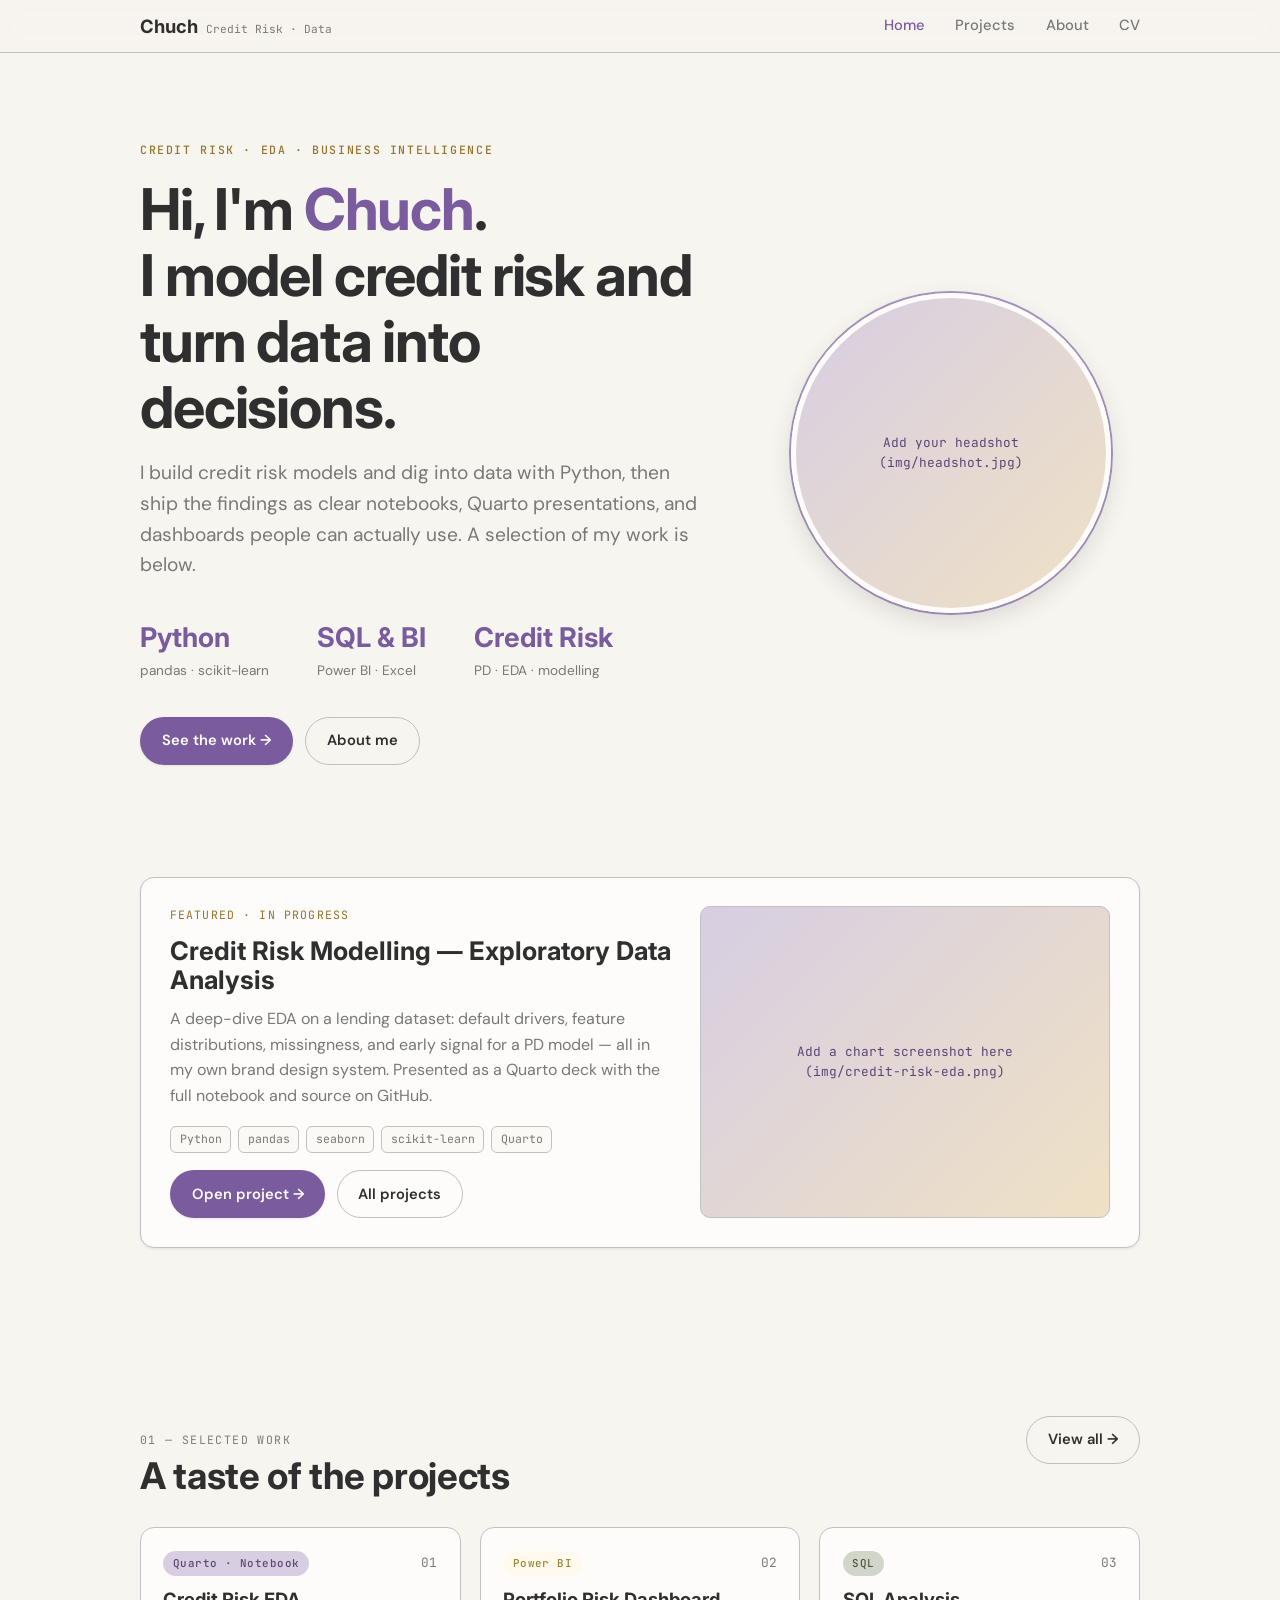
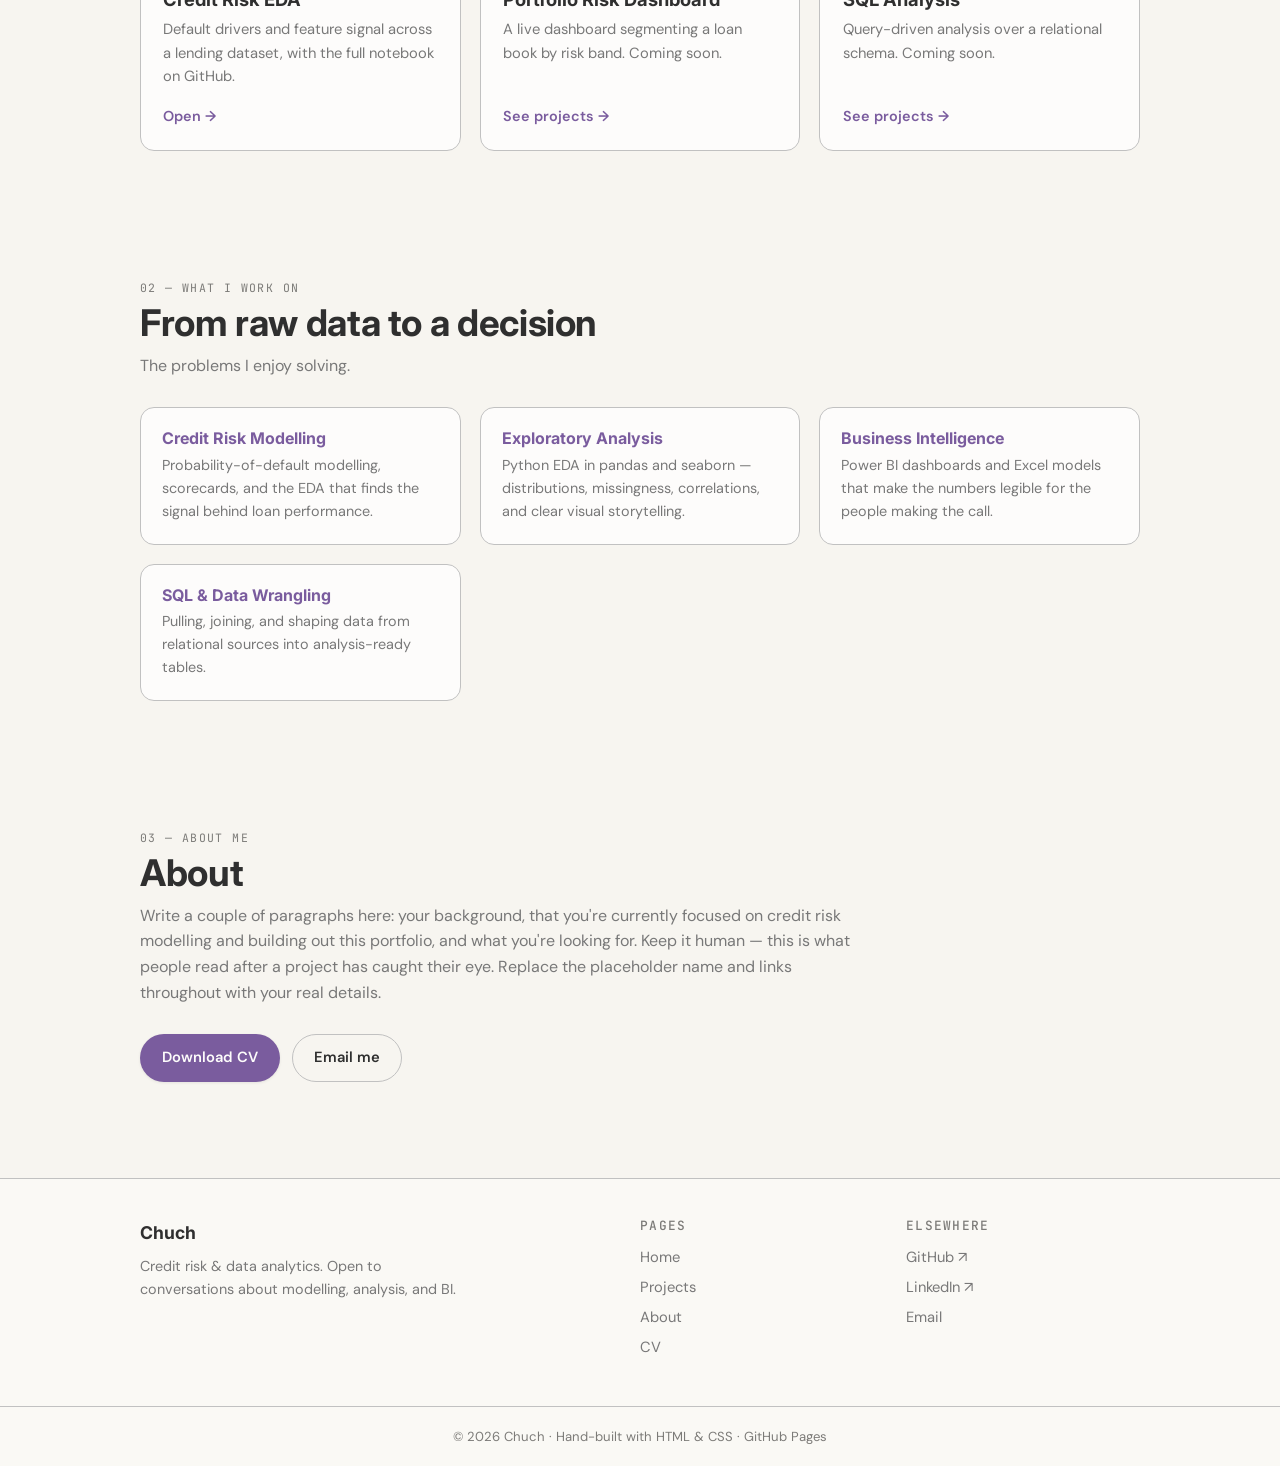
==== index.html @ 2843732f "Added headshot section" ====
<!DOCTYPE html>
<html lang="en">
<head>
  <meta charset="UTF-8" />
  <meta name="viewport" content="width=device-width, initial-scale=1.0" />
  <meta name="theme-color" content="#7A5C9E" />
  <title>Chuch — Credit Risk & Data Analytics</title>
  <meta name="description" content="Portfolio of Chuch — credit risk modelling, exploratory data analysis, and business intelligence, built in Python, SQL, Power BI and Quarto." />
  <link rel="preconnect" href="https://fonts.googleapis.com" />
  <link rel="preconnect" href="https://fonts.gstatic.com" crossorigin />
  <link href="https://fonts.googleapis.com/css2?family=Inter:wght@400;500;600;700&family=DM+Sans:wght@400;500;600&family=JetBrains+Mono:wght@400;500&display=swap" rel="stylesheet" />
  <link rel="stylesheet" href="styles.css" />
</head>
<body>
  <!-- NAV -->
  <header class="nav">
    <div class="nav-inner">
      <a href="index.html" class="brand">Chuch <span class="brand-sub">Credit Risk · Data</span></a>
      <nav class="nav-links">
        <a href="index.html" class="active">Home</a>
        <a href="projects.html">Projects</a>
        <a href="#about">About</a>
        <a href="cv.pdf">CV</a>
      </nav>
    </div>
  </header>

  <!-- HERO -->
  <section class="hero">
    <div class="wrap">
      <div class="hero-grid">
        <div class="hero-copy">
          <p class="eyebrow">Credit Risk · EDA · Business Intelligence</p>
          <h1>Hi, I'm <span class="accent">Chuch</span>.<br />I model credit risk and turn data into decisions.</h1>
          <p class="lead">
            I build credit risk models and dig into data with Python, then ship the
            findings as clear notebooks, Quarto presentations, and dashboards people
            can actually use. A selection of my work is below.
          </p>
          <div class="stats">
            <div class="stat"><div class="num">Python</div><div class="lbl">pandas · scikit-learn</div></div>
            <div class="stat"><div class="num">SQL &amp; BI</div><div class="lbl">Power BI · Excel</div></div>
            <div class="stat"><div class="num">Credit Risk</div><div class="lbl">PD · EDA · modelling</div></div>
          </div>
          <div class="cta">
            <a class="btn btn-primary" href="projects.html">See the work &rarr;</a>
            <a class="btn btn-ghost" href="#about">About me</a>
          </div>
        </div>
        <div class="hero-photo">
          <!-- Add your photo at img/headshot.jpg (a square crop looks best).
               Until the file exists, the placeholder below shows instead. -->
          <img class="headshot" src="img/headshot.jpg" alt="Chuch"
               onerror="this.style.display='none'; this.nextElementSibling.style.display='flex';" />
          <div class="headshot-ph">Add your headshot<br />(img/headshot.jpg)</div>
        </div>
      </div>
    </div>
  </section>

  <!-- FEATURED -->
  <section class="section">
    <div class="wrap">
      <div class="featured">
        <div>
          <p class="flag">Featured · in progress</p>
          <h3>Credit Risk Modelling — Exploratory Data Analysis</h3>
          <p>
            A deep-dive EDA on a lending dataset: default drivers, feature
            distributions, missingness, and early signal for a PD model — all in
            my own brand design system. Presented as a Quarto deck with the full
            notebook and source on GitHub.
          </p>
          <div class="stack">
            <span>Python</span><span>pandas</span><span>seaborn</span><span>scikit-learn</span><span>Quarto</span>
          </div>
          <div class="card-cta">
            <a class="btn btn-primary" href="projects/credit-risk-eda/index.html">Open project &rarr;</a>
            <a class="btn btn-ghost" href="projects.html">All projects</a>
          </div>
        </div>
        <div class="featured-media">
          <!-- Drop a screenshot at img/credit-risk-eda.png and swap the div below for the img -->
          <span>Add a chart screenshot here<br />(img/credit-risk-eda.png)</span>
          <!-- <img src="img/credit-risk-eda.png" alt="Credit risk EDA preview" /> -->
        </div>
      </div>
    </div>
  </section>

  <!-- SELECTED WORK PREVIEW -->
  <section class="section">
    <div class="wrap">
      <div class="section-head-row">
        <div>
          <p class="section-kicker">01 — Selected work</p>
          <h2>A taste of the projects</h2>
        </div>
        <a class="btn btn-ghost" href="projects.html">View all &rarr;</a>
      </div>
      <div class="grid" style="margin-top:1.4rem;">
        <a class="card" href="projects/credit-risk-eda/index.html">
          <div class="card-top"><span class="tag tag-quarto">Quarto · Notebook</span><span class="idx">01</span></div>
          <h4>Credit Risk EDA</h4>
          <p>Default drivers and feature signal across a lending dataset, with the full notebook on GitHub.</p>
          <span class="arrow">Open &rarr;</span>
        </a>
        <a class="card" href="projects.html">
          <div class="card-top"><span class="tag tag-powerbi">Power BI</span><span class="idx">02</span></div>
          <h4>Portfolio Risk Dashboard</h4>
          <p>A live dashboard segmenting a loan book by risk band. Coming soon.</p>
          <span class="arrow">See projects &rarr;</span>
        </a>
        <a class="card" href="projects.html">
          <div class="card-top"><span class="tag tag-sql">SQL</span><span class="idx">03</span></div>
          <h4>SQL Analysis</h4>
          <p>Query-driven analysis over a relational schema. Coming soon.</p>
          <span class="arrow">See projects &rarr;</span>
        </a>
      </div>
    </div>
  </section>

  <!-- WHAT I WORK ON -->
  <section class="section">
    <div class="wrap">
      <p class="section-kicker">02 — What I work on</p>
      <h2>From raw data to a decision</h2>
      <p class="section-intro">The problems I enjoy solving.</p>
      <div class="skills-grid">
        <div class="skill-card"><h4>Credit Risk Modelling</h4><p>Probability-of-default modelling, scorecards, and the EDA that finds the signal behind loan performance.</p></div>
        <div class="skill-card"><h4>Exploratory Analysis</h4><p>Python EDA in pandas and seaborn — distributions, missingness, correlations, and clear visual storytelling.</p></div>
        <div class="skill-card"><h4>Business Intelligence</h4><p>Power BI dashboards and Excel models that make the numbers legible for the people making the call.</p></div>
        <div class="skill-card"><h4>SQL &amp; Data Wrangling</h4><p>Pulling, joining, and shaping data from relational sources into analysis-ready tables.</p></div>
      </div>
    </div>
  </section>

  <!-- ABOUT -->
  <section class="section" id="about">
    <div class="wrap">
      <p class="section-kicker">03 — About me</p>
      <h2>About</h2>
      <p class="section-intro" style="max-width:720px;">
        Write a couple of paragraphs here: your background, that you're currently
        focused on credit risk modelling and building out this portfolio, and
        what you're looking for. Keep it human — this is what people read after a
        project has caught their eye. Replace the placeholder name and links
        throughout with your real details.
      </p>
      <div class="cta">
        <a class="btn btn-primary" href="cv.pdf">Download CV</a>
        <a class="btn btn-ghost" href="mailto:chuchdeveloper@proton.me">Email me</a>
      </div>
    </div>
  </section>

  <!-- FOOTER -->
  <footer class="footer">
    <div class="footer-inner">
      <div>
        <div class="foot-brand">Chuch</div>
        <p class="foot-blurb">Credit risk & data analytics. Open to conversations about modelling, analysis, and BI.</p>
      </div>
      <div>
        <h4>Pages</h4>
        <a href="index.html">Home</a>
        <a href="projects.html">Projects</a>
        <a href="#about">About</a>
        <a href="cv.pdf">CV</a>
      </div>
      <div>
        <h4>Elsewhere</h4>
        <a href="https://github.com/smallchuch" target="_blank" rel="noopener">GitHub ↗</a>
        <a href="https://www.linkedin.com/" target="_blank" rel="noopener">LinkedIn ↗</a>
        <a href="mailto:chuchdeveloper@proton.me">Email</a>
      </div>
    </div>
    <div class="footer-bottom">© <span id="year"></span> Chuch · Hand-built with HTML &amp; CSS · GitHub Pages</div>
  </footer>

  <script>document.getElementById("year").textContent = new Date().getFullYear();</script>
</body>
</html>
---- styles.css ----
/* ==========================================================================
   Chuch — Portfolio design system
   Ported from python_style_util.py (Credit Risk ML brand)
   Jacaranda (primary) · Gold (secondary) · Olive (tertiary) on warm off-white
   ========================================================================== */

:root {
  /* ---- Brand hues (100 lightest -> 500 darkest; 300 = base) ---- */
  --off-white-100: #FDFCFB;
  --off-white-200: #FAF9F5;
  --off-white-300: #F7F5F0;
  --off-white-400: #B9B8B4;
  --off-white-500: #7C7B78;

  --olive-100: #D1D5CA;
  --olive-200: #9CA38D;
  --olive-300: #67724F;
  --olive-400: #4D563B;
  --olive-500: #343928;

  --jac-100: #D7CEE2;
  --jac-200: #A995C0;
  --jac-300: #7A5C9E;
  --jac-400: #5C4577;
  --jac-500: #3D2E4F;

  --gold-100: #EFE1C5;
  --gold-200: #DBBE80;
  --gold-300: #C89B3C;
  --gold-400: #96742D;
  --gold-500: #644E1E;

  --charcoal-100: #C1C1C1;
  --charcoal-200: #787878;
  --charcoal-300: #2F2F2F;
  --charcoal-400: #232323;
  --charcoal-500: #181818;

  /* ---- Semantic ---- */
  --bg-page: var(--off-white-300);
  --bg-surface: var(--off-white-100);
  --bg-subtle: var(--off-white-200);
  --bg-primary: var(--jac-300);
  --bg-primary-hover: var(--jac-400);
  --bg-primary-light: var(--jac-100);

  --text-primary: var(--charcoal-300);
  --text-secondary: var(--charcoal-200);
  --text-tertiary: var(--off-white-500);
  --text-inverse: var(--off-white-100);
  --text-link: var(--jac-400);

  --border-subtle: var(--charcoal-100);

  /* status pills */
  --status-default-bg: #FCEBEA; --status-default-text: #8D2623;
  --status-safe-bg: #F4F9F0;    --status-safe-text: #5B7944;
  --status-watch-bg: #FFFAED;   --status-watch-text: #9D8232;
  --status-info-bg: #EFE1C5;    --status-info-text: #96742D;
  --status-neutral-bg: #FAF9F5; --status-neutral-text: #2F2F2F;

  --shadow-sm: 0 1px 3px rgba(0,0,0,0.08);
  --shadow-md: 0 4px 12px rgba(0,0,0,0.10);
  --shadow-lg: 0 8px 24px rgba(0,0,0,0.12);

  --font-head: "Inter", "DM Sans", Arial, sans-serif;
  --font-body: "DM Sans", "Inter", Arial, sans-serif;
  --font-mono: "JetBrains Mono", "Courier New", monospace;

  --maxw: 1080px;
  --radius: 14px;
}

* { box-sizing: border-box; margin: 0; padding: 0; }
html { scroll-behavior: smooth; }

body {
  font-family: var(--font-body);
  background: var(--bg-page);
  color: var(--text-primary);
  line-height: 1.6;
  -webkit-font-smoothing: antialiased;
}

h1, h2, h3, h4, .brand { font-family: var(--font-head); line-height: 1.15; font-weight: 700; }
a { color: var(--text-link); }

.wrap { max-width: var(--maxw); margin: 0 auto; padding: 0 clamp(1.2rem, 5vw, 2.5rem); }

/* ---- Nav ---- */
.nav {
  position: sticky; top: 0; z-index: 50;
  background: rgba(247, 245, 240, 0.82);
  backdrop-filter: blur(10px);
  border-bottom: 1px solid var(--border-subtle);
}
.nav-inner {
  max-width: var(--maxw); margin: 0 auto;
  padding: 0.9rem clamp(1.2rem, 5vw, 2.5rem);
  display: flex; align-items: center; justify-content: space-between;
}
.brand { font-size: 1.15rem; color: var(--text-primary); text-decoration: none; display: flex; align-items: baseline; gap: 0.5rem; }
.brand .brand-sub { font-family: var(--font-mono); font-size: 0.7rem; font-weight: 400; color: var(--text-secondary); }
.nav-links { display: flex; gap: clamp(1rem, 3vw, 1.9rem); }
.nav-links a { color: var(--text-secondary); text-decoration: none; font-weight: 500; font-size: 0.92rem; transition: color .2s; }
.nav-links a:hover, .nav-links a.active { color: var(--jac-300); }

/* ---- Hero ---- */
.hero { padding: clamp(3rem, 8vw, 5.5rem) 0 clamp(2rem, 5vw, 3rem); }
.eyebrow {
  font-family: var(--font-mono);
  text-transform: uppercase; letter-spacing: .14em; font-size: .72rem; font-weight: 500;
  color: var(--gold-400); margin-bottom: 1rem;
}
.hero h1 { font-size: clamp(2.2rem, 5.5vw, 3.6rem); margin-bottom: 1.1rem; letter-spacing: -0.02em; }
.hero .accent { color: var(--jac-300); }
.lead { font-size: clamp(1.02rem, 2vw, 1.2rem); color: var(--text-secondary); max-width: 640px; }

.stats { display: flex; flex-wrap: wrap; gap: clamp(1.5rem, 5vw, 3rem); margin: 2.2rem 0; }
.stat .num { font-family: var(--font-head); font-size: 1.7rem; font-weight: 700; color: var(--jac-300); }
.stat .lbl { font-size: .85rem; color: var(--text-secondary); }

.cta { display: flex; gap: .8rem; flex-wrap: wrap; margin-top: 1.6rem; }

/* ---- Hero two-column layout + headshot ---- */
.hero-grid {
  display: grid; grid-template-columns: 1.2fr .8fr;
  gap: clamp(1.5rem, 5vw, 3.5rem); align-items: center;
}
.hero-photo { display: flex; justify-content: center; }
.headshot, .headshot-ph {
  width: clamp(220px, 26vw, 320px); aspect-ratio: 1 / 1;
  border-radius: 50%; object-fit: cover;
  border: 5px solid var(--bg-surface);
  box-shadow: var(--shadow-lg), 0 0 0 2px var(--jac-200);
}
.headshot-ph {
  display: none; /* shown via JS only if the image is missing */
  align-items: center; justify-content: center; text-align: center;
  background: linear-gradient(135deg, var(--jac-100), var(--gold-100));
  color: var(--jac-400); font-family: var(--font-mono); font-size: .8rem;
  padding: 1rem;
}

/* ---- Buttons ---- */
.btn {
  display: inline-flex; align-items: center; gap: .4rem;
  padding: .7rem 1.3rem; border-radius: 999px;
  font-family: var(--font-body); font-weight: 600; font-size: .92rem;
  text-decoration: none; cursor: pointer; border: 1px solid transparent;
  transition: transform .15s ease, box-shadow .2s ease, background .2s ease;
}
.btn:hover { transform: translateY(-1px); }
.btn-primary { background: var(--bg-primary); color: var(--text-inverse); box-shadow: var(--shadow-sm); }
.btn-primary:hover { background: var(--bg-primary-hover); box-shadow: var(--shadow-md); }
.btn-ghost { background: transparent; color: var(--text-primary); border-color: var(--border-subtle); }
.btn-ghost:hover { border-color: var(--jac-300); color: var(--jac-300); }
.btn-gold { background: var(--gold-300); color: #2F2A1A; }
.btn-gold:hover { background: var(--gold-400); color: #fff; }

/* ---- Section scaffolding ---- */
.section { padding: clamp(2.5rem, 6vw, 4rem) 0; }
.section-kicker { font-family: var(--font-mono); font-size: .72rem; letter-spacing: .12em; text-transform: uppercase; color: var(--text-tertiary); }
.section h2 { font-size: clamp(1.6rem, 3.5vw, 2.3rem); margin: .3rem 0 .5rem; letter-spacing: -0.01em; }
.section .section-intro { color: var(--text-secondary); max-width: 640px; margin-bottom: 1.8rem; }
.section-head-row { display: flex; align-items: baseline; justify-content: space-between; gap: 1rem; flex-wrap: wrap; }

/* ---- Filter chips ---- */
.filters { display: flex; flex-wrap: wrap; gap: .55rem; margin-bottom: 2rem; }
.chip {
  cursor: pointer; font-family: var(--font-body); font-size: .88rem;
  border: 1px solid var(--border-subtle); background: var(--bg-surface);
  color: var(--text-secondary); padding: .45rem 1rem; border-radius: 999px;
  display: inline-flex; align-items: center; gap: .45rem; transition: all .2s;
}
.chip .count { font-family: var(--font-mono); font-size: .72rem; color: var(--text-tertiary); }
.chip:hover { border-color: var(--jac-200); color: var(--text-primary); }
.chip.active { background: var(--jac-300); border-color: var(--jac-300); color: #fff; }
.chip.active .count { color: rgba(255,255,255,.8); }

/* ---- Featured card ---- */
.featured {
  display: grid; grid-template-columns: 1.1fr .9fr; gap: 1.8rem;
  background: var(--bg-surface); border: 1px solid var(--border-subtle);
  border-radius: var(--radius); padding: 1.8rem; box-shadow: var(--shadow-sm);
  margin-bottom: 2.5rem;
}
.featured .flag { font-family: var(--font-mono); font-size: .72rem; text-transform: uppercase; letter-spacing: .1em; color: var(--gold-400); margin-bottom: .7rem; }
.featured h3 { font-size: 1.6rem; margin-bottom: .7rem; }
.featured p { color: var(--text-secondary); margin-bottom: 1.1rem; }
.featured .card-cta { display: flex; gap: .7rem; flex-wrap: wrap; margin-top: 1.1rem; }
.featured-media {
  border-radius: 10px; border: 1px solid var(--border-subtle); overflow: hidden;
  background: linear-gradient(135deg, var(--jac-100), var(--gold-100));
  display: flex; align-items: center; justify-content: center; min-height: 220px;
  color: var(--jac-400); font-family: var(--font-mono); font-size: .8rem; text-align: center; padding: 1rem;
}
.featured-media img { width: 100%; height: 100%; object-fit: cover; display: block; }

/* ---- Project grid ---- */
.cat-group { margin-bottom: 2.6rem; }
.cat-group h3 { font-size: 1.25rem; margin-bottom: .3rem; }
.cat-group .cat-desc { color: var(--text-secondary); font-size: .95rem; margin-bottom: 1.2rem; }

.grid { display: grid; grid-template-columns: repeat(auto-fill, minmax(300px, 1fr)); gap: 1.2rem; }

.card {
  display: flex; flex-direction: column;
  background: var(--bg-surface); border: 1px solid var(--border-subtle);
  border-radius: var(--radius); padding: 1.4rem; text-decoration: none; color: inherit;
  transition: transform .18s ease, box-shadow .2s ease, border-color .2s ease;
}
.card:hover { transform: translateY(-3px); box-shadow: var(--shadow-md); border-color: var(--jac-200); }
.card .card-top { display: flex; align-items: center; justify-content: space-between; margin-bottom: .8rem; }
.card .idx { font-family: var(--font-mono); font-size: .8rem; color: var(--text-tertiary); }
.card h4 { font-size: 1.15rem; margin-bottom: .5rem; }
.card p { color: var(--text-secondary); font-size: .92rem; flex-grow: 1; }
.card .arrow { color: var(--jac-300); font-weight: 600; font-size: .9rem; margin-top: 1rem; }

/* ---- Type tag (pill) ---- */
.tag {
  display: inline-block; font-family: var(--font-mono);
  font-size: .68rem; font-weight: 500; letter-spacing: .04em;
  padding: .25rem .6rem; border-radius: 999px; white-space: nowrap;
}
.tag-notebook { background: var(--status-info-bg); color: var(--status-info-text); }
.tag-quarto   { background: var(--jac-100); color: var(--jac-400); }
.tag-powerbi  { background: var(--status-watch-bg); color: var(--status-watch-text); }
.tag-sql      { background: var(--olive-100); color: var(--olive-400); }
.tag-excel    { background: var(--status-safe-bg); color: var(--status-safe-text); }

/* ---- Tech stack chips (mono) ---- */
.stack { display: flex; flex-wrap: wrap; gap: .4rem; margin: .9rem 0; }
.stack span {
  font-family: var(--font-mono); font-size: .72rem; color: var(--text-secondary);
  background: var(--bg-subtle); border: 1px solid var(--border-subtle);
  padding: .2rem .55rem; border-radius: 6px;
}

/* ---- Metric highlights ---- */
.metrics { display: flex; flex-wrap: wrap; gap: 1.2rem; margin-top: .8rem; }
.metric .m-num { font-family: var(--font-head); font-weight: 700; color: var(--jac-300); font-size: 1rem; }
.metric .m-lbl { font-size: .78rem; color: var(--text-secondary); }

/* ---- Skills grid ---- */
.skills-grid { display: grid; grid-template-columns: repeat(auto-fit, minmax(240px, 1fr)); gap: 1.2rem; }
.skill-card { background: var(--bg-surface); border: 1px solid var(--border-subtle); border-radius: var(--radius); padding: 1.3rem; }
.skill-card h4 { color: var(--jac-300); margin-bottom: .4rem; }
.skill-card p { color: var(--text-secondary); font-size: .9rem; }

/* ==========================================================================
   Project detail page
   ========================================================================== */
.crumb { font-family: var(--font-mono); font-size: .78rem; color: var(--text-tertiary); margin-bottom: 1rem; }
.crumb a { color: var(--text-secondary); text-decoration: none; }
.crumb a:hover { color: var(--jac-300); }

.proj-header { padding: clamp(2rem, 6vw, 3.2rem) 0 1.4rem; }
.proj-header h1 { font-size: clamp(1.9rem, 4.5vw, 2.8rem); margin: .6rem 0 .8rem; letter-spacing: -0.02em; }
.proj-header .proj-desc { color: var(--text-secondary); max-width: 680px; font-size: 1.05rem; }
.proj-actions { display: flex; gap: .7rem; flex-wrap: wrap; margin-top: 1.4rem; }

/* Responsive 16:9 presentation embed */
.embed-frame {
  position: relative; width: 100%; padding-top: 56.25%;
  background: var(--bg-subtle); border: 1px solid var(--border-subtle);
  border-radius: var(--radius); overflow: hidden; box-shadow: var(--shadow-sm);
}
.embed-frame iframe { position: absolute; inset: 0; width: 100%; height: 100%; border: 0; }
.embed-note { font-size: .82rem; color: var(--text-tertiary); margin-top: .6rem; }

.prose { max-width: 720px; }
.prose h2 { font-size: 1.4rem; margin: 1.8rem 0 .6rem; }
.prose h3 { font-size: 1.1rem; margin: 1.4rem 0 .4rem; }
.prose p { color: var(--text-secondary); margin-bottom: .9rem; }
.prose ul { color: var(--text-secondary); margin: 0 0 .9rem 1.2rem; }
.prose li { margin-bottom: .3rem; }

/* ---- Footer ---- */
.footer { border-top: 1px solid var(--border-subtle); background: var(--bg-subtle); margin-top: 2rem; }
.footer-inner { max-width: var(--maxw); margin: 0 auto; padding: 2.5rem clamp(1.2rem, 5vw, 2.5rem); display: grid; grid-template-columns: 2fr 1fr 1fr; gap: 2rem; }
.footer h4 { font-size: .8rem; text-transform: uppercase; letter-spacing: .1em; color: var(--text-tertiary); margin-bottom: .8rem; font-family: var(--font-mono); font-weight: 500; }
.footer a { display: block; color: var(--text-secondary); text-decoration: none; font-size: .92rem; margin-bottom: .4rem; }
.footer a:hover { color: var(--jac-300); }
.footer .foot-brand { font-family: var(--font-head); font-weight: 700; font-size: 1.1rem; color: var(--text-primary); margin-bottom: .5rem; }
.footer .foot-blurb { color: var(--text-secondary); font-size: .9rem; max-width: 320px; }
.footer-bottom { text-align: center; padding: 1.2rem; font-size: .82rem; color: var(--text-tertiary); border-top: 1px solid var(--border-subtle); }

/* ---- Responsive ---- */
@media (max-width: 760px) {
  .featured { grid-template-columns: 1fr; }
  .hero-grid { grid-template-columns: 1fr; }
  .hero-photo { order: -1; margin-bottom: .5rem; justify-content: flex-start; }
  .footer-inner { grid-template-columns: 1fr 1fr; }
  .nav-links { gap: .9rem; font-size: .85rem; }
  .brand .brand-sub { display: none; }
}
@media (max-width: 480px) {
  .footer-inner { grid-template-columns: 1fr; }
}
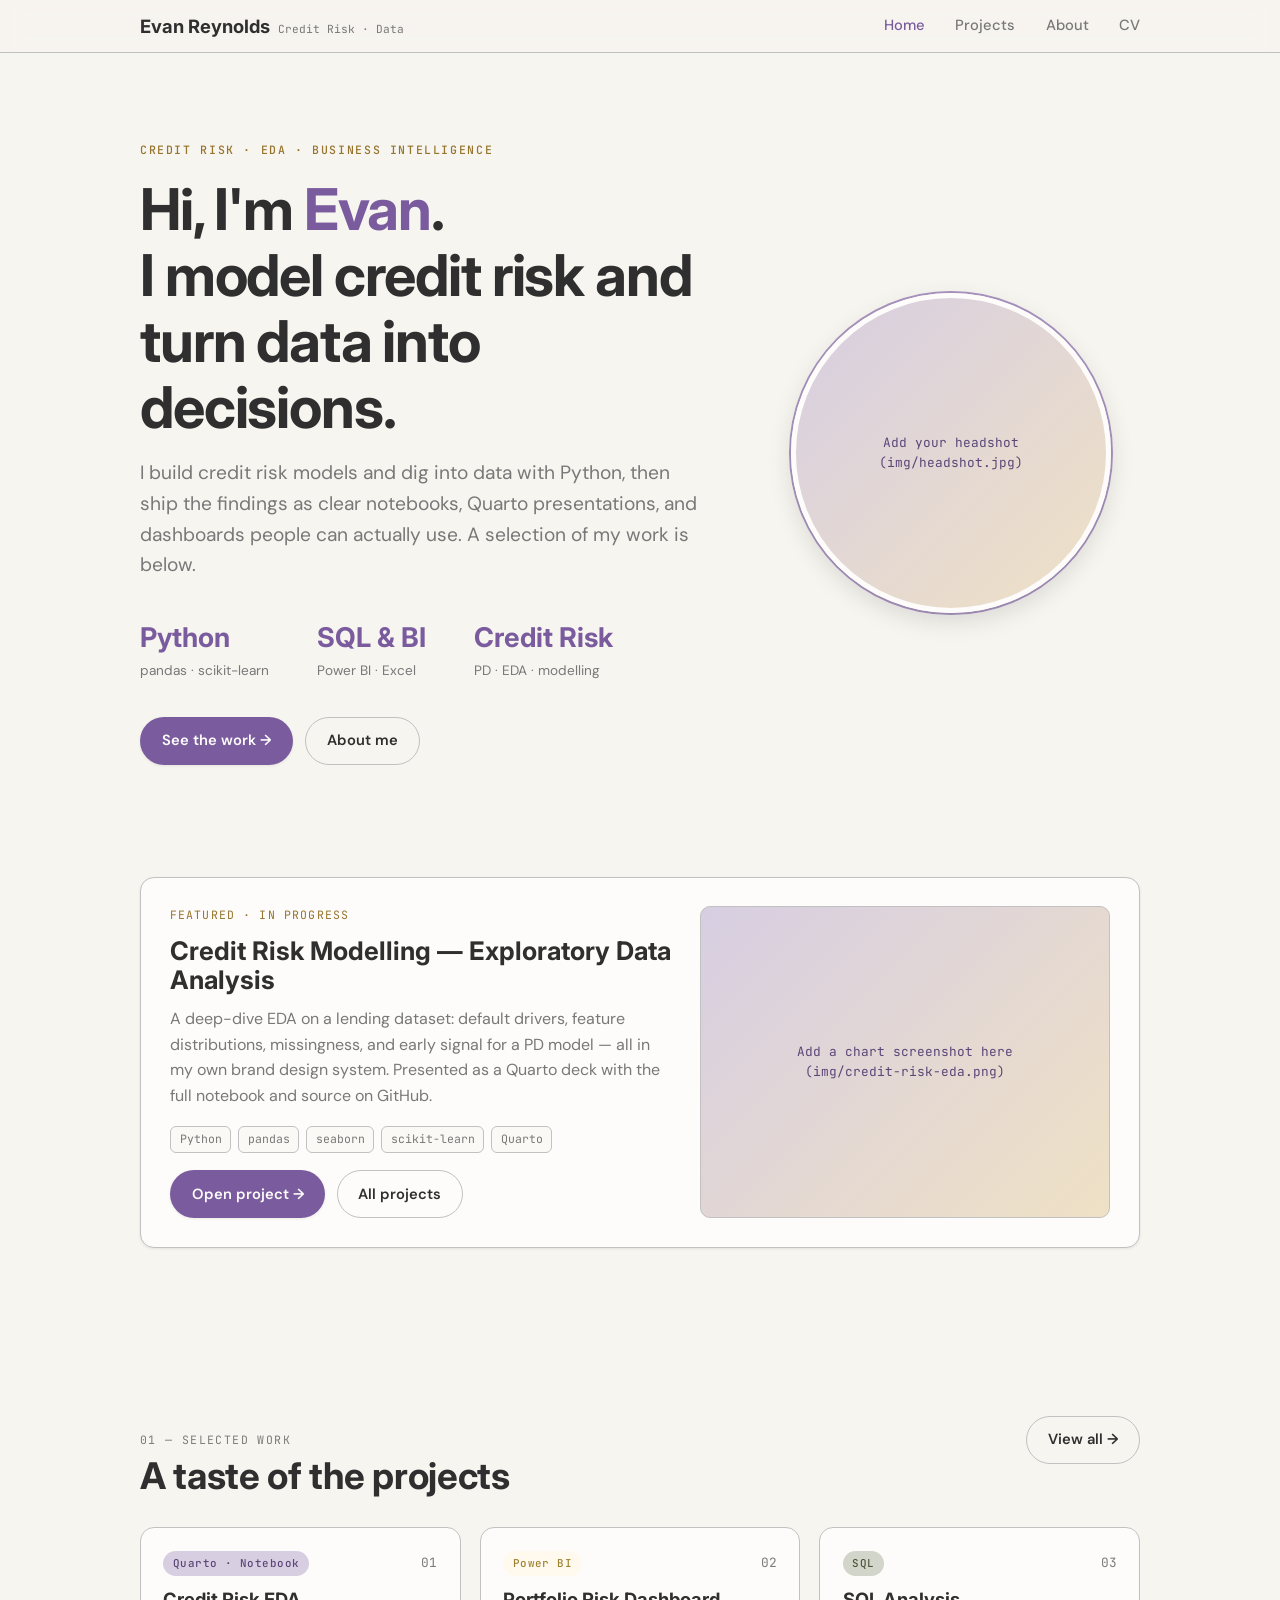
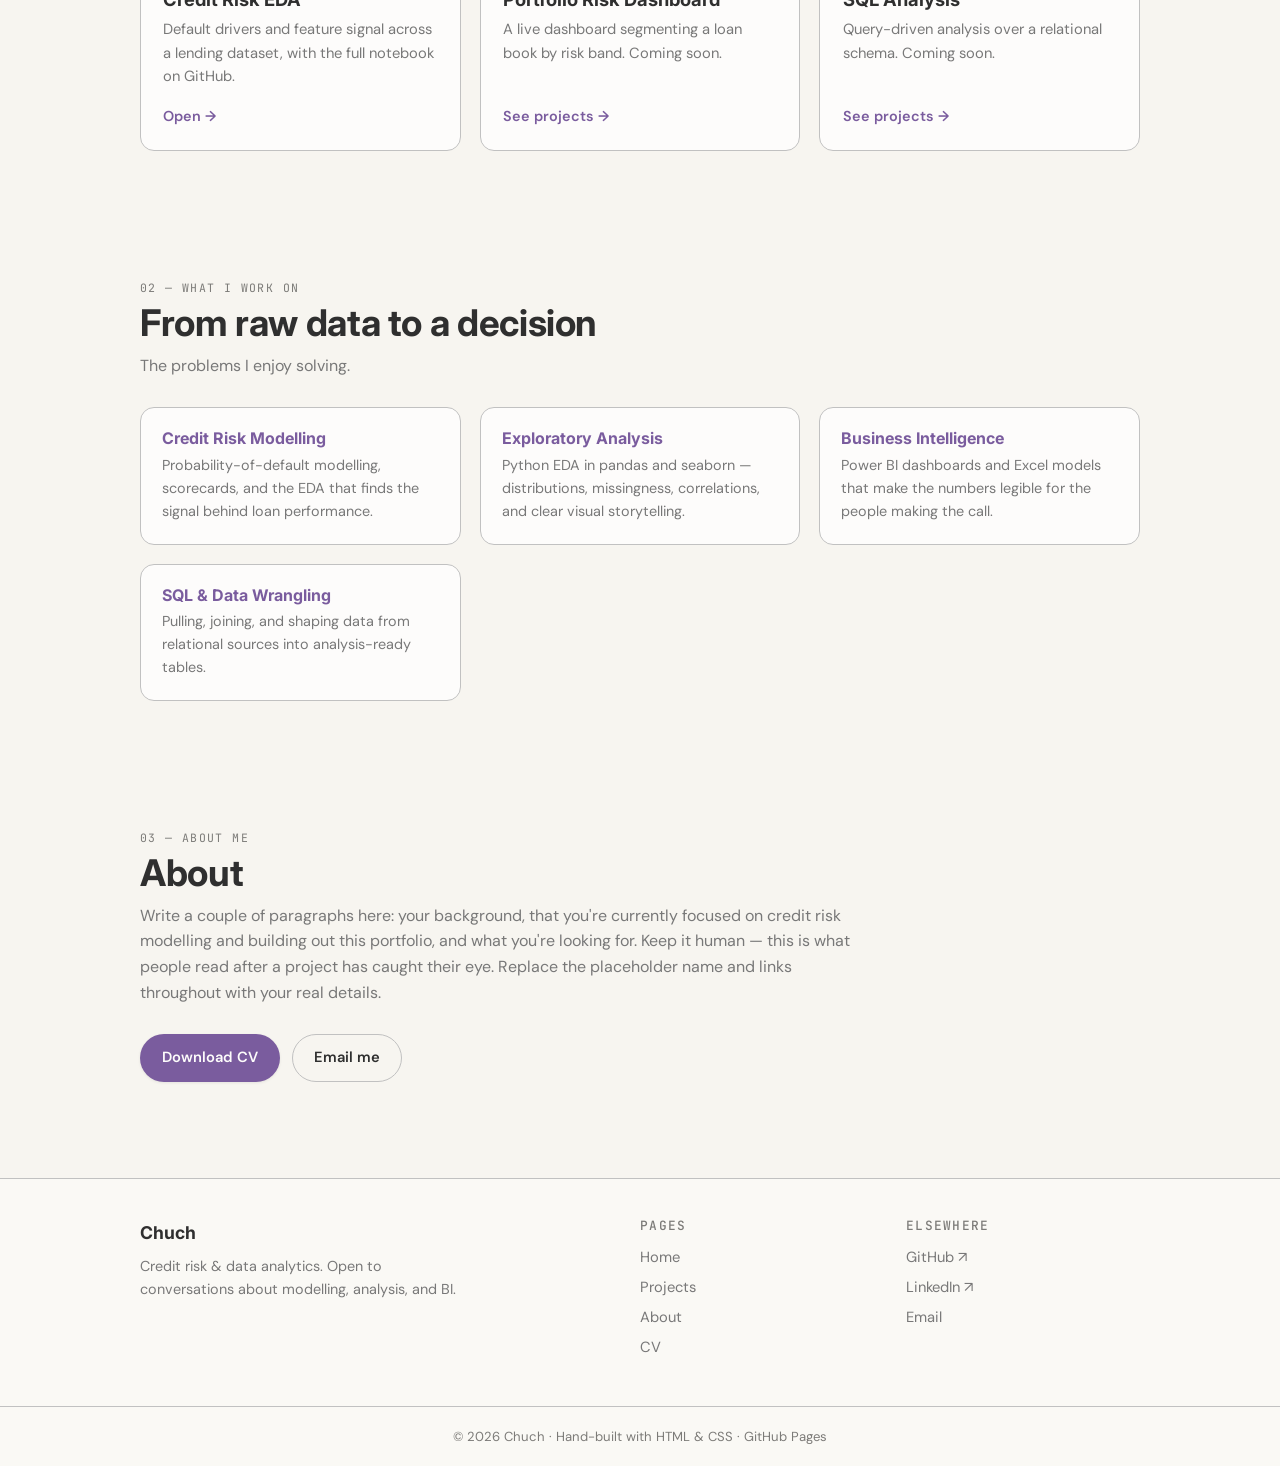
==== commit 48b29498: "Adding Headshot" ====
--- a/index.html
+++ b/index.html
@@ -1,21 +1,26 @@
 <!DOCTYPE html>
 <html lang="en">
+
 <head>
   <meta charset="UTF-8" />
   <meta name="viewport" content="width=device-width, initial-scale=1.0" />
   <meta name="theme-color" content="#7A5C9E" />
   <title>Chuch — Credit Risk & Data Analytics</title>
-  <meta name="description" content="Portfolio of Chuch — credit risk modelling, exploratory data analysis, and business intelligence, built in Python, SQL, Power BI and Quarto." />
+  <meta name="description"
+    content="Portfolio of Chuch — credit risk modelling, exploratory data analysis, and business intelligence, built in Python, SQL, Power BI and Quarto." />
   <link rel="preconnect" href="https://fonts.googleapis.com" />
   <link rel="preconnect" href="https://fonts.gstatic.com" crossorigin />
-  <link href="https://fonts.googleapis.com/css2?family=Inter:wght@400;500;600;700&family=DM+Sans:wght@400;500;600&family=JetBrains+Mono:wght@400;500&display=swap" rel="stylesheet" />
+  <link
+    href="https://fonts.googleapis.com/css2?family=Inter:wght@400;500;600;700&family=DM+Sans:wght@400;500;600&family=JetBrains+Mono:wght@400;500&display=swap"
+    rel="stylesheet" />
   <link rel="stylesheet" href="styles.css" />
 </head>
+
 <body>
   <!-- NAV -->
   <header class="nav">
     <div class="nav-inner">
-      <a href="index.html" class="brand">Chuch <span class="brand-sub">Credit Risk · Data</span></a>
+      <a href="index.html" class="brand">Evan Reynolds <span class="brand-sub">Credit Risk · Data</span></a>
       <nav class="nav-links">
         <a href="index.html" class="active">Home</a>
         <a href="projects.html">Projects</a>
@@ -31,16 +36,25 @@
       <div class="hero-grid">
         <div class="hero-copy">
           <p class="eyebrow">Credit Risk · EDA · Business Intelligence</p>
-          <h1>Hi, I'm <span class="accent">Chuch</span>.<br />I model credit risk and turn data into decisions.</h1>
+          <h1>Hi, I'm <span class="accent">Evan</span>.<br />I model credit risk and turn data into decisions.</h1>
           <p class="lead">
             I build credit risk models and dig into data with Python, then ship the
             findings as clear notebooks, Quarto presentations, and dashboards people
             can actually use. A selection of my work is below.
           </p>
           <div class="stats">
-            <div class="stat"><div class="num">Python</div><div class="lbl">pandas · scikit-learn</div></div>
-            <div class="stat"><div class="num">SQL &amp; BI</div><div class="lbl">Power BI · Excel</div></div>
-            <div class="stat"><div class="num">Credit Risk</div><div class="lbl">PD · EDA · modelling</div></div>
+            <div class="stat">
+              <div class="num">Python</div>
+              <div class="lbl">pandas · scikit-learn</div>
+            </div>
+            <div class="stat">
+              <div class="num">SQL &amp; BI</div>
+              <div class="lbl">Power BI · Excel</div>
+            </div>
+            <div class="stat">
+              <div class="num">Credit Risk</div>
+              <div class="lbl">PD · EDA · modelling</div>
+            </div>
           </div>
           <div class="cta">
             <a class="btn btn-primary" href="projects.html">See the work &rarr;</a>
@@ -50,8 +64,8 @@
         <div class="hero-photo">
           <!-- Add your photo at img/headshot.jpg (a square crop looks best).
                Until the file exists, the placeholder below shows instead. -->
-          <img class="headshot" src="img/headshot.jpg" alt="Chuch"
-               onerror="this.style.display='none'; this.nextElementSibling.style.display='flex';" />
+          <img class="headshot" src="C:\Dev\smallchuch.github.io\headshot.jpg" alt="Evan"
+            onerror="this.style.display='none'; this.nextElementSibling.style.display='flex';" />
           <div class="headshot-ph">Add your headshot<br />(img/headshot.jpg)</div>
         </div>
       </div>
@@ -128,10 +142,24 @@
       <h2>From raw data to a decision</h2>
       <p class="section-intro">The problems I enjoy solving.</p>
       <div class="skills-grid">
-        <div class="skill-card"><h4>Credit Risk Modelling</h4><p>Probability-of-default modelling, scorecards, and the EDA that finds the signal behind loan performance.</p></div>
-        <div class="skill-card"><h4>Exploratory Analysis</h4><p>Python EDA in pandas and seaborn — distributions, missingness, correlations, and clear visual storytelling.</p></div>
-        <div class="skill-card"><h4>Business Intelligence</h4><p>Power BI dashboards and Excel models that make the numbers legible for the people making the call.</p></div>
-        <div class="skill-card"><h4>SQL &amp; Data Wrangling</h4><p>Pulling, joining, and shaping data from relational sources into analysis-ready tables.</p></div>
+        <div class="skill-card">
+          <h4>Credit Risk Modelling</h4>
+          <p>Probability-of-default modelling, scorecards, and the EDA that finds the signal behind loan performance.
+          </p>
+        </div>
+        <div class="skill-card">
+          <h4>Exploratory Analysis</h4>
+          <p>Python EDA in pandas and seaborn — distributions, missingness, correlations, and clear visual storytelling.
+          </p>
+        </div>
+        <div class="skill-card">
+          <h4>Business Intelligence</h4>
+          <p>Power BI dashboards and Excel models that make the numbers legible for the people making the call.</p>
+        </div>
+        <div class="skill-card">
+          <h4>SQL &amp; Data Wrangling</h4>
+          <p>Pulling, joining, and shaping data from relational sources into analysis-ready tables.</p>
+        </div>
       </div>
     </div>
   </section>
@@ -181,4 +209,5 @@
 
   <script>document.getElementById("year").textContent = new Date().getFullYear();</script>
 </body>
-</html>
+
+</html>
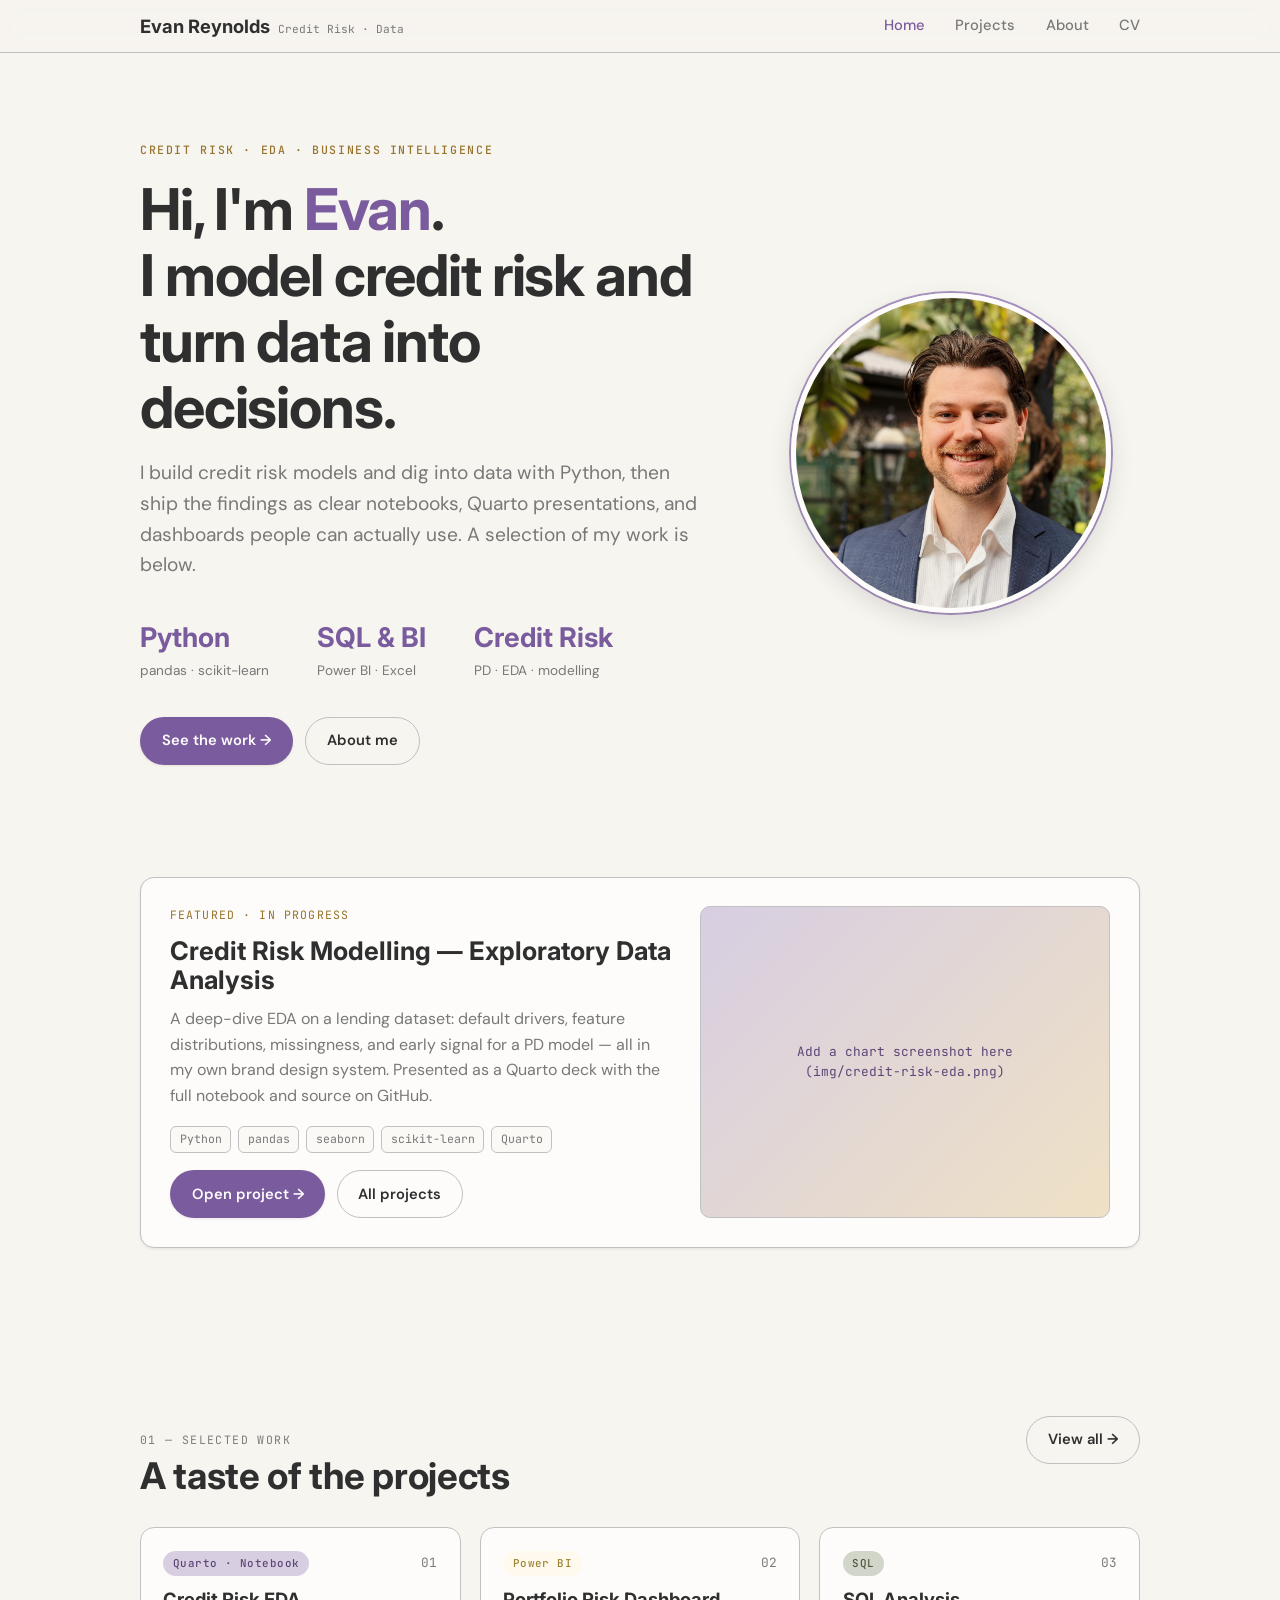
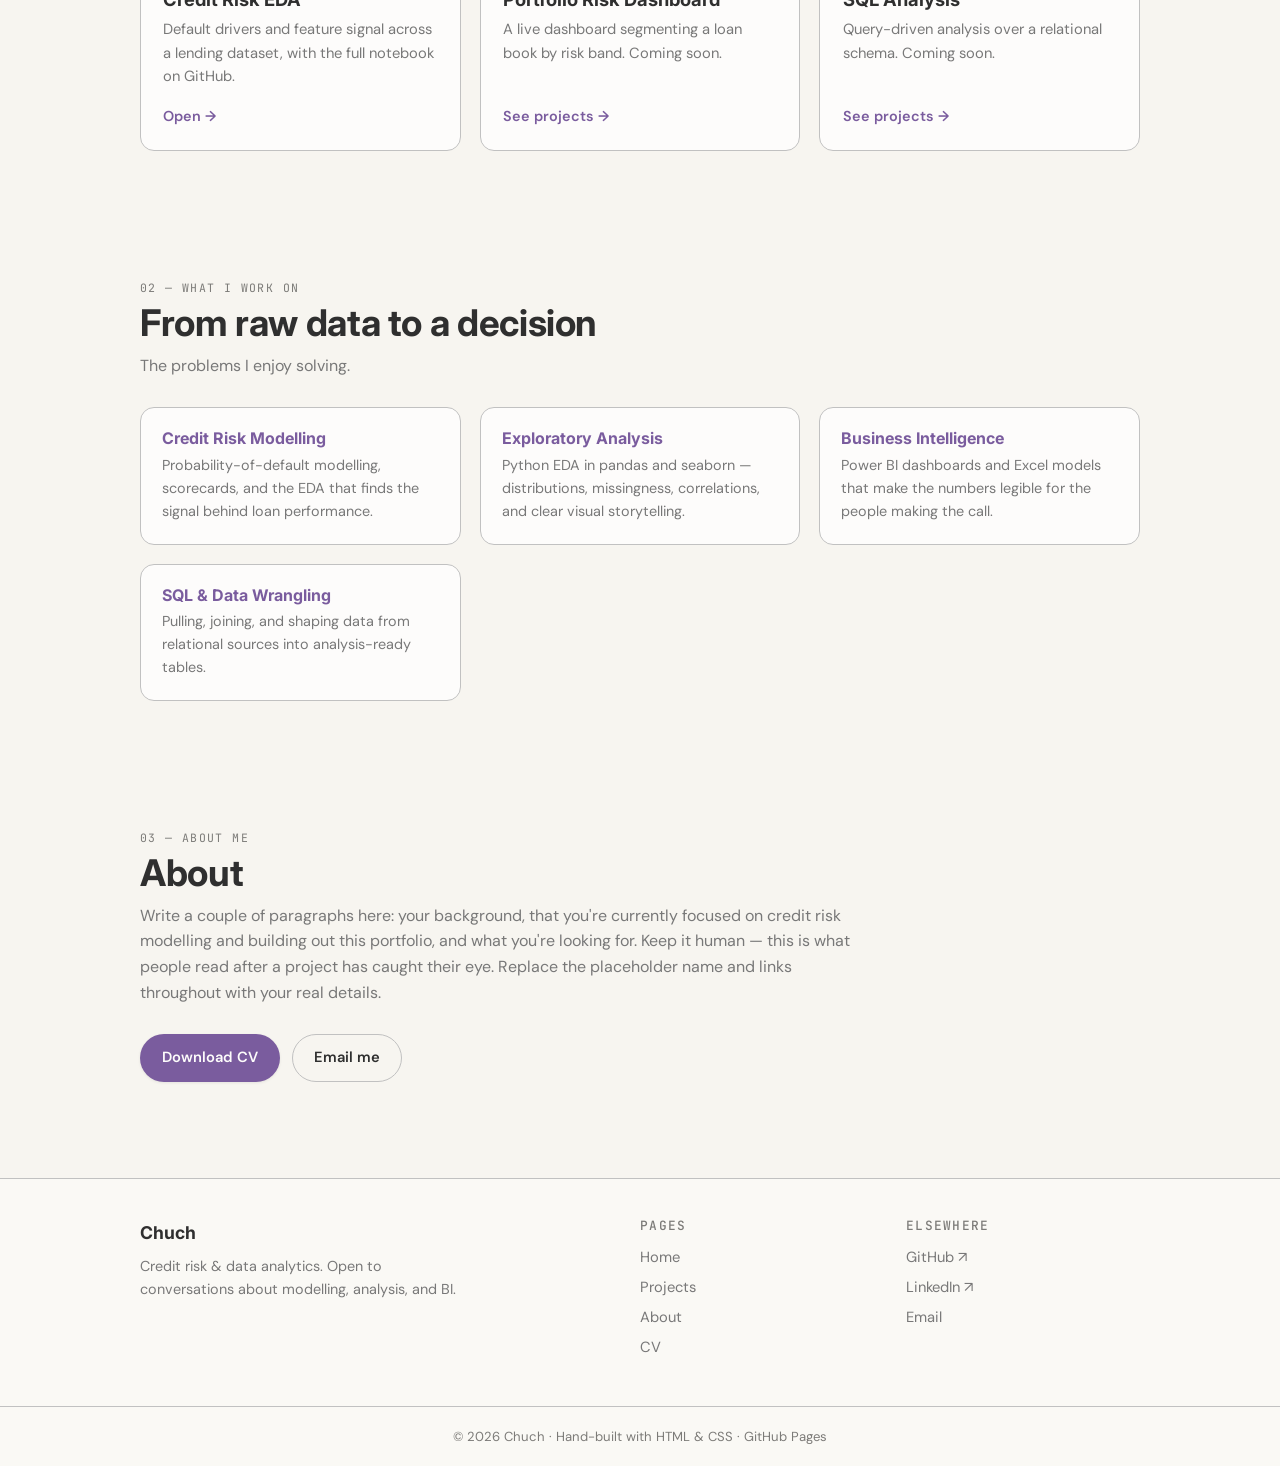
==== commit ce55659b: "Still updating things" ====
--- a/index.html
+++ b/index.html
@@ -64,7 +64,7 @@
         <div class="hero-photo">
           <!-- Add your photo at img/headshot.jpg (a square crop looks best).
                Until the file exists, the placeholder below shows instead. -->
-          <img class="headshot" src="C:\Dev\smallchuch.github.io\headshot.jpg" alt="Evan"
+          <img class="headshot" src="image\headshot.jpg" alt="Evan"
             onerror="this.style.display='none'; this.nextElementSibling.style.display='flex';" />
           <div class="headshot-ph">Add your headshot<br />(img/headshot.jpg)</div>
         </div>
@@ -200,8 +200,8 @@
       <div>
         <h4>Elsewhere</h4>
         <a href="https://github.com/smallchuch" target="_blank" rel="noopener">GitHub ↗</a>
-        <a href="https://www.linkedin.com/" target="_blank" rel="noopener">LinkedIn ↗</a>
-        <a href="mailto:chuchdeveloper@proton.me">Email</a>
+        <a href="https://www.linkedin.com/in/evan-reynolds-007b83183/" target="_blank" rel="noopener">LinkedIn ↗</a>
+        <a href="mailto:evanrlreynolds@proton.me">Email</a>
       </div>
     </div>
     <div class="footer-bottom">© <span id="year"></span> Chuch · Hand-built with HTML &amp; CSS · GitHub Pages</div>
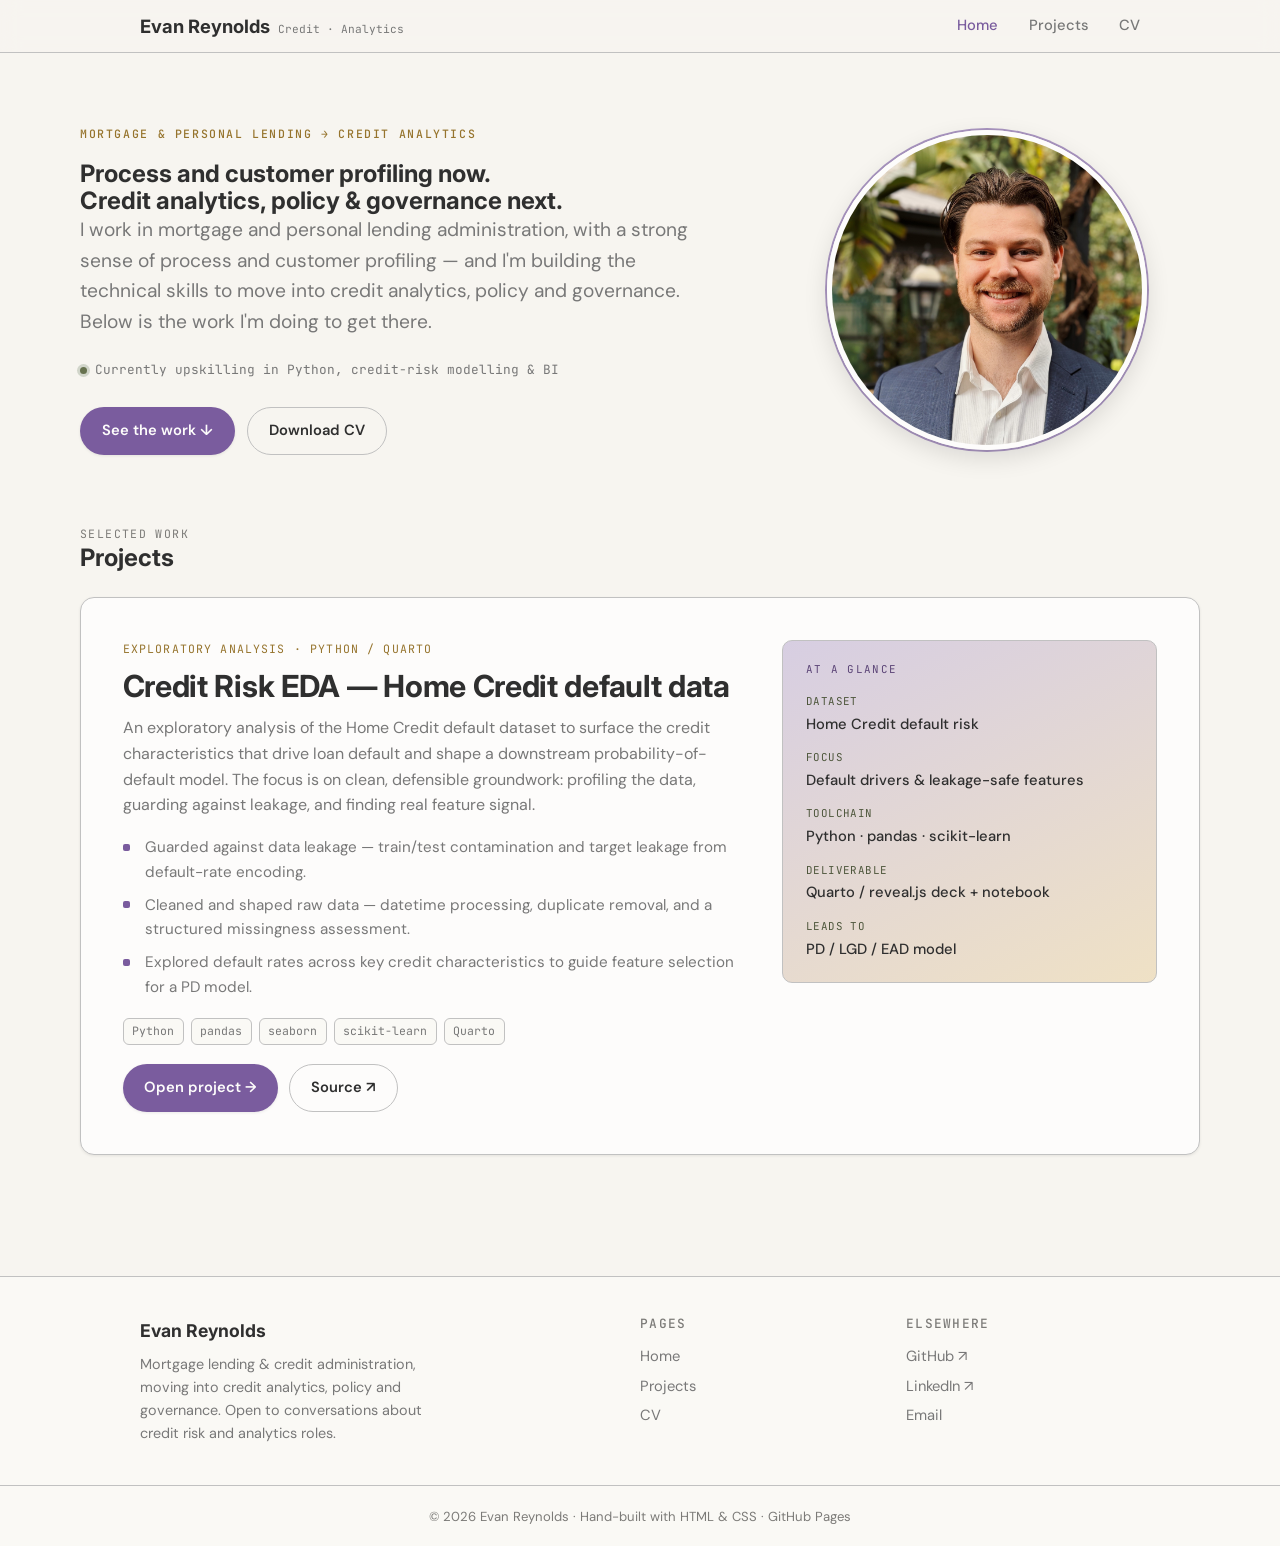
==== commit 10f34356: "Redesign portfolio: grounded copy, remove placeholders - About-style lead at top in real positioning" ====
--- a/index.html
+++ b/index.html
@@ -5,9 +5,9 @@
   <meta charset="UTF-8" />
   <meta name="viewport" content="width=device-width, initial-scale=1.0" />
   <meta name="theme-color" content="#7A5C9E" />
-  <title>Chuch — Credit Risk & Data Analytics</title>
+  <title>Evan Reynolds — Credit &amp; Analytics · Mortgages + Personal Lending</title>
   <meta name="description"
-    content="Portfolio of Chuch — credit risk modelling, exploratory data analysis, and business intelligence, built in Python, SQL, Power BI and Quarto." />
+    content="Evan Reynolds — mortgage lending administration, building the technical skills for credit analytics, policy and governance. Selected data work in Python, SQL and BI." />
   <link rel="preconnect" href="https://fonts.googleapis.com" />
   <link rel="preconnect" href="https://fonts.gstatic.com" crossorigin />
   <link
@@ -20,166 +20,86 @@
   <!-- NAV -->
   <header class="nav">
     <div class="nav-inner">
-      <a href="index.html" class="brand">Evan Reynolds <span class="brand-sub">Credit Risk · Data</span></a>
+      <a href="index.html" class="brand">Evan Reynolds <span class="brand-sub">Credit · Analytics</span></a>
       <nav class="nav-links">
         <a href="index.html" class="active">Home</a>
         <a href="projects.html">Projects</a>
-        <a href="#about">About</a>
         <a href="cv.pdf">CV</a>
       </nav>
     </div>
   </header>
 
-  <!-- HERO -->
-  <section class="hero">
-    <div class="wrap">
+  <!-- LEAD / ABOUT (top of page) -->
+  <section class="lead-block">
+    <div class="wrap-wide">
       <div class="hero-grid">
         <div class="hero-copy">
-          <p class="eyebrow">Credit Risk · EDA · Business Intelligence</p>
-          <h1>Hi, I'm <span class="accent">Evan</span>.<br />I model credit risk and turn data into decisions.</h1>
+          <p class="eyebrow">Mortgage &amp; personal lending &rarr; credit analytics</p>
+          <h1>Process and customer profiling now.<br /><span class="accent">Credit analytics, policy &amp; governance</span> next.</h1>
           <p class="lead">
-            I build credit risk models and dig into data with Python, then ship the
-            findings as clear notebooks, Quarto presentations, and dashboards people
-            can actually use. A selection of my work is below.
+            I work in mortgage and personal lending administration, with a strong sense of
+            process and customer profiling — and I'm building the technical skills to move
+            into credit analytics, policy and governance. Below is the work I'm doing to get there.
           </p>
-          <div class="stats">
-            <div class="stat">
-              <div class="num">Python</div>
-              <div class="lbl">pandas · scikit-learn</div>
-            </div>
-            <div class="stat">
-              <div class="num">SQL &amp; BI</div>
-              <div class="lbl">Power BI · Excel</div>
-            </div>
-            <div class="stat">
-              <div class="num">Credit Risk</div>
-              <div class="lbl">PD · EDA · modelling</div>
-            </div>
-          </div>
+          <span class="now">Currently upskilling in Python, credit-risk modelling &amp; BI</span>
           <div class="cta">
-            <a class="btn btn-primary" href="projects.html">See the work &rarr;</a>
-            <a class="btn btn-ghost" href="#about">About me</a>
+            <a class="btn btn-primary" href="#work">See the work &darr;</a>
+            <a class="btn btn-ghost" href="cv.pdf">Download CV</a>
           </div>
         </div>
         <div class="hero-photo">
-          <!-- Add your photo at img/headshot.jpg (a square crop looks best).
-               Until the file exists, the placeholder below shows instead. -->
-          <img class="headshot" src="image\headshot.jpg" alt="Evan"
+          <img class="headshot" src="image/headshot.jpg" alt="Evan Reynolds"
             onerror="this.style.display='none'; this.nextElementSibling.style.display='flex';" />
-          <div class="headshot-ph">Add your headshot<br />(img/headshot.jpg)</div>
+          <div class="headshot-ph">Add your headshot<br />(image/headshot.jpg)</div>
         </div>
       </div>
     </div>
   </section>
 
-  <!-- FEATURED -->
-  <section class="section">
-    <div class="wrap">
-      <div class="featured">
-        <div>
-          <p class="flag">Featured · in progress</p>
-          <h3>Credit Risk Modelling — Exploratory Data Analysis</h3>
-          <p>
-            A deep-dive EDA on a lending dataset: default drivers, feature
-            distributions, missingness, and early signal for a PD model — all in
-            my own brand design system. Presented as a Quarto deck with the full
-            notebook and source on GitHub.
+  <!-- WORK — full-width project panels (real work only) -->
+  <section class="work" id="work">
+    <div class="wrap-wide">
+      <div class="work-head">
+        <p class="section-kicker">Selected work</p>
+        <h2>Projects</h2>
+      </div>
+
+      <!-- Credit Risk EDA -->
+      <article class="project-panel">
+        <div class="p-body">
+          <p class="p-flag">Exploratory analysis · Python / Quarto</p>
+          <h3>Credit Risk EDA — Home Credit default data</h3>
+          <p class="p-desc">
+            An exploratory analysis of the Home Credit default dataset to surface the
+            credit characteristics that drive loan default and shape a downstream
+            probability-of-default model. The focus is on clean, defensible groundwork:
+            profiling the data, guarding against leakage, and finding real feature signal.
           </p>
+          <ul class="p-points">
+            <li>Guarded against data leakage — train/test contamination and target leakage from default-rate encoding.</li>
+            <li>Cleaned and shaped raw data — datetime processing, duplicate removal, and a structured missingness assessment.</li>
+            <li>Explored default rates across key credit characteristics to guide feature selection for a PD model.</li>
+          </ul>
           <div class="stack">
             <span>Python</span><span>pandas</span><span>seaborn</span><span>scikit-learn</span><span>Quarto</span>
           </div>
-          <div class="card-cta">
+          <div class="p-cta">
             <a class="btn btn-primary" href="projects/credit-risk-eda/index.html">Open project &rarr;</a>
-            <a class="btn btn-ghost" href="projects.html">All projects</a>
+            <a class="btn btn-ghost" href="https://github.com/smallchuch" target="_blank" rel="noopener">Source ↗</a>
           </div>
         </div>
-        <div class="featured-media">
-          <!-- Drop a screenshot at img/credit-risk-eda.png and swap the div below for the img -->
-          <span>Add a chart screenshot here<br />(img/credit-risk-eda.png)</span>
-          <!-- <img src="img/credit-risk-eda.png" alt="Credit risk EDA preview" /> -->
-        </div>
-      </div>
-    </div>
-  </section>
+        <aside class="p-rail">
+          <p class="rail-kick">At a glance</p>
+          <dl>
+            <div><dt>Dataset</dt><dd>Home Credit default risk</dd></div>
+            <div><dt>Focus</dt><dd>Default drivers &amp; leakage-safe features</dd></div>
+            <div><dt>Toolchain</dt><dd>Python · pandas · scikit-learn</dd></div>
+            <div><dt>Deliverable</dt><dd>Quarto / reveal.js deck + notebook</dd></div>
+            <div><dt>Leads to</dt><dd>PD / LGD / EAD model</dd></div>
+          </dl>
+        </aside>
+      </article>
 
-  <!-- SELECTED WORK PREVIEW -->
-  <section class="section">
-    <div class="wrap">
-      <div class="section-head-row">
-        <div>
-          <p class="section-kicker">01 — Selected work</p>
-          <h2>A taste of the projects</h2>
-        </div>
-        <a class="btn btn-ghost" href="projects.html">View all &rarr;</a>
-      </div>
-      <div class="grid" style="margin-top:1.4rem;">
-        <a class="card" href="projects/credit-risk-eda/index.html">
-          <div class="card-top"><span class="tag tag-quarto">Quarto · Notebook</span><span class="idx">01</span></div>
-          <h4>Credit Risk EDA</h4>
-          <p>Default drivers and feature signal across a lending dataset, with the full notebook on GitHub.</p>
-          <span class="arrow">Open &rarr;</span>
-        </a>
-        <a class="card" href="projects.html">
-          <div class="card-top"><span class="tag tag-powerbi">Power BI</span><span class="idx">02</span></div>
-          <h4>Portfolio Risk Dashboard</h4>
-          <p>A live dashboard segmenting a loan book by risk band. Coming soon.</p>
-          <span class="arrow">See projects &rarr;</span>
-        </a>
-        <a class="card" href="projects.html">
-          <div class="card-top"><span class="tag tag-sql">SQL</span><span class="idx">03</span></div>
-          <h4>SQL Analysis</h4>
-          <p>Query-driven analysis over a relational schema. Coming soon.</p>
-          <span class="arrow">See projects &rarr;</span>
-        </a>
-      </div>
-    </div>
-  </section>
-
-  <!-- WHAT I WORK ON -->
-  <section class="section">
-    <div class="wrap">
-      <p class="section-kicker">02 — What I work on</p>
-      <h2>From raw data to a decision</h2>
-      <p class="section-intro">The problems I enjoy solving.</p>
-      <div class="skills-grid">
-        <div class="skill-card">
-          <h4>Credit Risk Modelling</h4>
-          <p>Probability-of-default modelling, scorecards, and the EDA that finds the signal behind loan performance.
-          </p>
-        </div>
-        <div class="skill-card">
-          <h4>Exploratory Analysis</h4>
-          <p>Python EDA in pandas and seaborn — distributions, missingness, correlations, and clear visual storytelling.
-          </p>
-        </div>
-        <div class="skill-card">
-          <h4>Business Intelligence</h4>
-          <p>Power BI dashboards and Excel models that make the numbers legible for the people making the call.</p>
-        </div>
-        <div class="skill-card">
-          <h4>SQL &amp; Data Wrangling</h4>
-          <p>Pulling, joining, and shaping data from relational sources into analysis-ready tables.</p>
-        </div>
-      </div>
-    </div>
-  </section>
-
-  <!-- ABOUT -->
-  <section class="section" id="about">
-    <div class="wrap">
-      <p class="section-kicker">03 — About me</p>
-      <h2>About</h2>
-      <p class="section-intro" style="max-width:720px;">
-        Write a couple of paragraphs here: your background, that you're currently
-        focused on credit risk modelling and building out this portfolio, and
-        what you're looking for. Keep it human — this is what people read after a
-        project has caught their eye. Replace the placeholder name and links
-        throughout with your real details.
-      </p>
-      <div class="cta">
-        <a class="btn btn-primary" href="cv.pdf">Download CV</a>
-        <a class="btn btn-ghost" href="mailto:chuchdeveloper@proton.me">Email me</a>
-      </div>
     </div>
   </section>
 
@@ -187,14 +107,13 @@
   <footer class="footer">
     <div class="footer-inner">
       <div>
-        <div class="foot-brand">Chuch</div>
-        <p class="foot-blurb">Credit risk & data analytics. Open to conversations about modelling, analysis, and BI.</p>
+        <div class="foot-brand">Evan Reynolds</div>
+        <p class="foot-blurb">Mortgage lending &amp; credit administration, moving into credit analytics, policy and governance. Open to conversations about credit risk and analytics roles.</p>
       </div>
       <div>
         <h4>Pages</h4>
         <a href="index.html">Home</a>
         <a href="projects.html">Projects</a>
-        <a href="#about">About</a>
         <a href="cv.pdf">CV</a>
       </div>
       <div>
@@ -204,10 +123,10 @@
         <a href="mailto:evanrlreynolds@proton.me">Email</a>
       </div>
     </div>
-    <div class="footer-bottom">© <span id="year"></span> Chuch · Hand-built with HTML &amp; CSS · GitHub Pages</div>
+    <div class="footer-bottom">© <span id="year"></span> Evan Reynolds · Hand-built with HTML &amp; CSS · GitHub Pages</div>
   </footer>
 
   <script>document.getElementById("year").textContent = new Date().getFullYear();</script>
 </body>
 
-</html>+</html>
--- a/styles.css
+++ b/styles.css
@@ -298,3 +298,84 @@
 @media (max-width: 480px) {
   .footer-inner { grid-template-columns: 1fr; }
 }
+
+/* ==========================================================================
+   Full-width project panels (home + projects index)
+   Added for the grounded, no-placeholder redesign
+   ========================================================================== */
+.wrap-wide { max-width: 1200px; margin: 0 auto; padding: 0 clamp(1.2rem, 5vw, 2.5rem); }
+
+/* Lead / about block at the top of the home page */
+.lead-block { padding: clamp(2.6rem, 7vw, 4.5rem) 0 clamp(1.5rem, 4vw, 2.4rem); }
+.lead-block .now {
+  font-family: var(--font-mono); font-size: .8rem; color: var(--text-secondary);
+  margin-top: 1.4rem; display: inline-flex; align-items: center; gap: .5rem;
+}
+.lead-block .now::before {
+  content: ""; width: 7px; height: 7px; border-radius: 50%;
+  background: var(--olive-300); box-shadow: 0 0 0 3px var(--olive-100);
+}
+
+/* Section that holds the stacked project panels */
+.work { padding: clamp(1rem, 3vw, 2rem) 0 clamp(2.5rem, 6vw, 4rem); }
+.work-head { margin-bottom: 1.6rem; }
+
+/* A single project = one full-width panel */
+.project-panel {
+  display: grid; grid-template-columns: 1.55fr .95fr; gap: clamp(1.4rem, 4vw, 3rem);
+  background: var(--bg-surface); border: 1px solid var(--border-subtle);
+  border-radius: var(--radius); padding: clamp(1.5rem, 4vw, 2.6rem);
+  box-shadow: var(--shadow-sm); margin-bottom: 1.6rem;
+  transition: box-shadow .25s ease, border-color .25s ease, transform .2s ease;
+}
+.project-panel:hover { box-shadow: var(--shadow-md); border-color: var(--jac-200); }
+
+.project-panel .p-flag {
+  font-family: var(--font-mono); font-size: .72rem; text-transform: uppercase;
+  letter-spacing: .1em; color: var(--gold-400); margin-bottom: .7rem;
+}
+.project-panel h3 { font-size: clamp(1.35rem, 2.6vw, 1.9rem); margin-bottom: .7rem; letter-spacing: -.01em; }
+.project-panel .p-desc { color: var(--text-secondary); margin-bottom: 1.1rem; max-width: 60ch; }
+
+/* Approach highlights — real bullets, not filler */
+.p-points { list-style: none; margin: 0 0 1.2rem; padding: 0; }
+.p-points li {
+  position: relative; padding-left: 1.4rem; margin-bottom: .55rem;
+  color: var(--text-secondary); font-size: .95rem;
+}
+.p-points li::before {
+  content: ""; position: absolute; left: 0; top: .55em;
+  width: 7px; height: 7px; border-radius: 2px; background: var(--jac-300);
+}
+
+.project-panel .p-cta { display: flex; gap: .7rem; flex-wrap: wrap; margin-top: 1.2rem; }
+
+/* Right rail — an "at a glance" summary in place of a screenshot */
+.p-rail {
+  align-self: start; border-radius: 10px; padding: 1.3rem 1.4rem;
+  background: linear-gradient(155deg, var(--jac-100), var(--gold-100));
+  border: 1px solid var(--border-subtle);
+}
+.p-rail .rail-kick {
+  font-family: var(--font-mono); font-size: .68rem; text-transform: uppercase;
+  letter-spacing: .12em; color: var(--jac-400); margin-bottom: .9rem;
+}
+.p-rail dl { display: grid; grid-template-columns: 1fr; gap: .8rem; margin: 0; }
+.p-rail dt { font-family: var(--font-mono); font-size: .68rem; letter-spacing: .04em; text-transform: uppercase; color: var(--olive-400); }
+.p-rail dd { margin: .15rem 0 0; color: var(--charcoal-300); font-size: .92rem; font-weight: 500; }
+
+@media (max-width: 780px) {
+  .project-panel { grid-template-columns: 1fr; }
+  .p-rail { order: -1; }
+}
+
+/* Presentation embed — honest holding state on the project page */
+.embed-frame.is-shell {
+  display: flex; align-items: center; justify-content: center;
+  padding-top: 0; min-height: clamp(240px, 40vw, 420px);
+  background: linear-gradient(135deg, var(--off-white-200), var(--jac-100));
+}
+.embed-shell-msg { text-align: center; max-width: 420px; padding: 1.5rem; }
+.embed-shell-msg .kick { font-family: var(--font-mono); font-size: .72rem; text-transform: uppercase; letter-spacing: .12em; color: var(--gold-400); margin-bottom: .6rem; }
+.embed-shell-msg h3 { color: var(--jac-400); font-size: 1.2rem; margin-bottom: .5rem; }
+.embed-shell-msg p { color: var(--text-secondary); font-size: .9rem; }
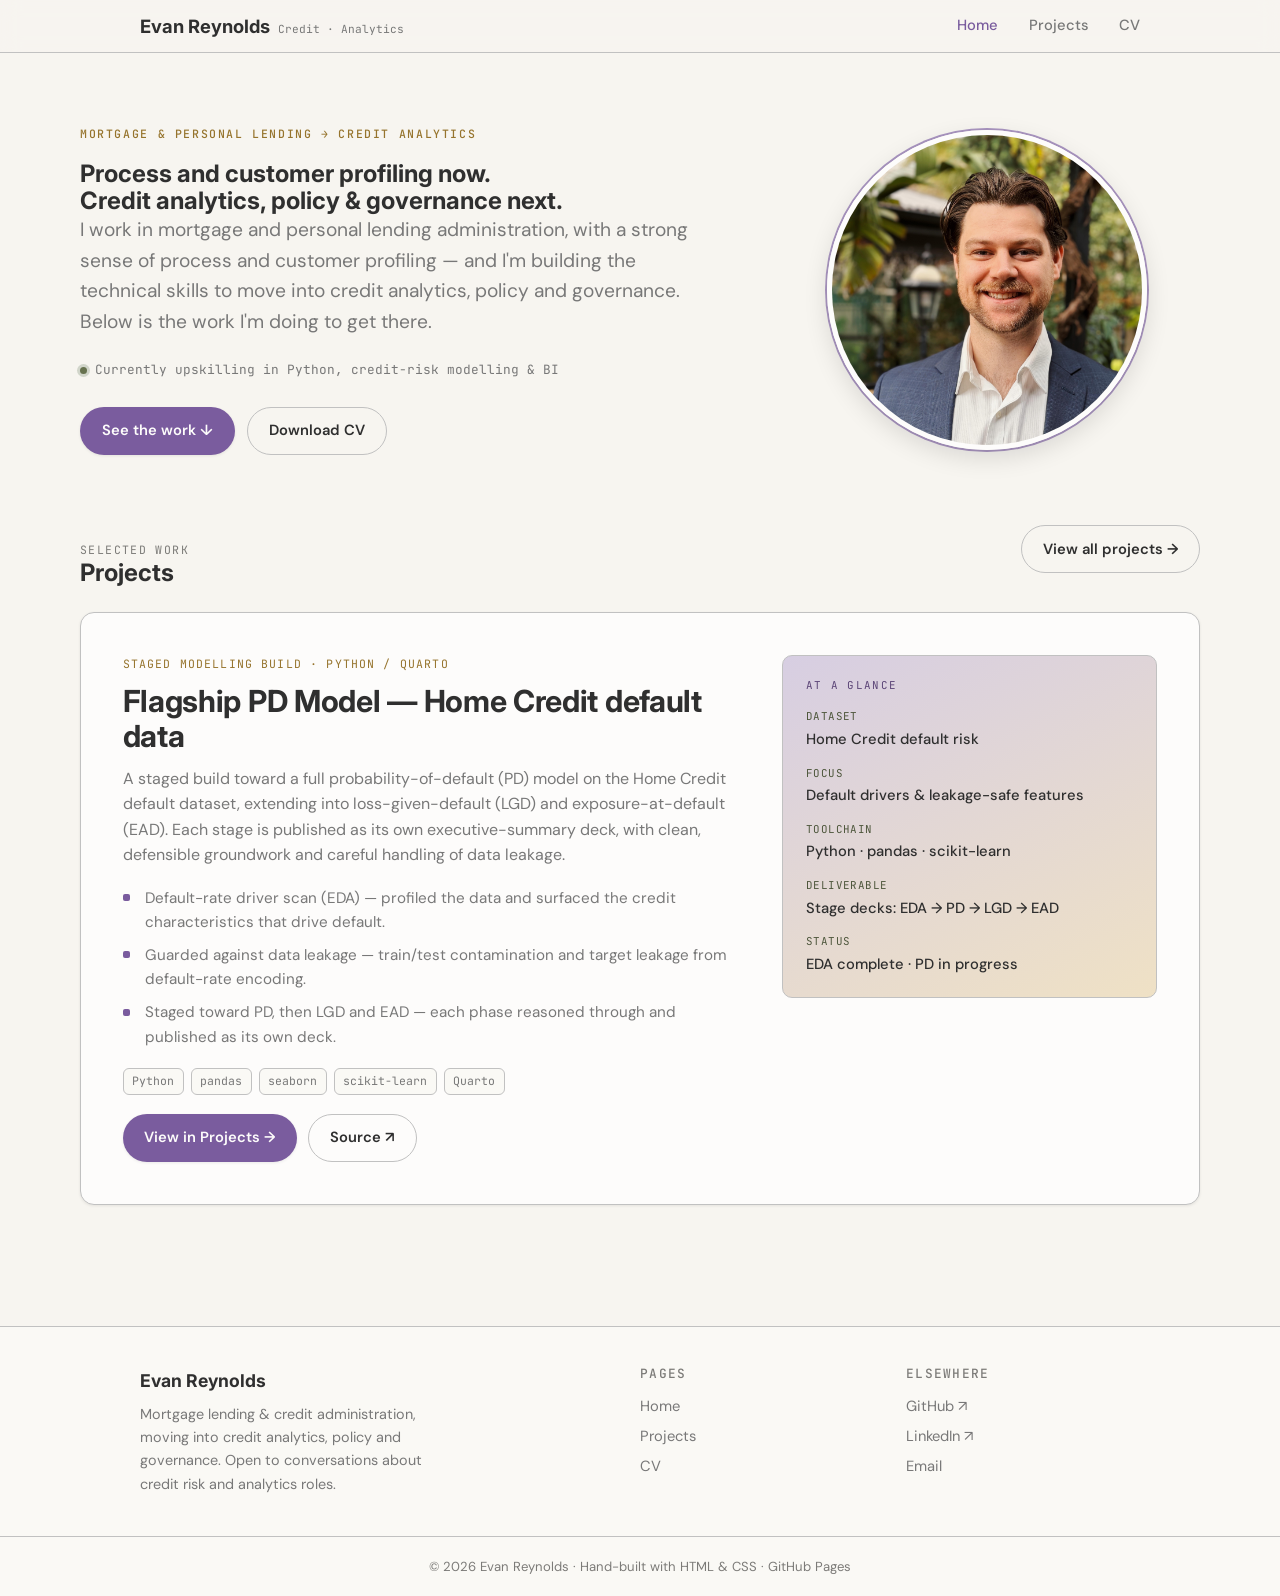
==== commit 7d368e7d: "Consolidate to flagship PD page; home links to Projects; remove duplicate EDA page" ====
--- a/index.html
+++ b/index.html
@@ -1,4 +1,4 @@
-<!DOCTYPE html>
+﻿<!DOCTYPE html>
 <html lang="en">
 
 <head>
@@ -56,36 +56,38 @@
     </div>
   </section>
 
-  <!-- WORK — full-width project panels (real work only) -->
+  <!-- WORK — teaser that points to the Projects page (the single source of truth) -->
   <section class="work" id="work">
     <div class="wrap-wide">
-      <div class="work-head">
-        <p class="section-kicker">Selected work</p>
-        <h2>Projects</h2>
+      <div class="work-head section-head-row">
+        <div>
+          <p class="section-kicker">Selected work</p>
+          <h2>Projects</h2>
+        </div>
+        <a class="btn btn-ghost" href="projects.html">View all projects &rarr;</a>
       </div>
 
-      <!-- Credit Risk EDA -->
       <article class="project-panel">
         <div class="p-body">
-          <p class="p-flag">Exploratory analysis · Python / Quarto</p>
-          <h3>Credit Risk EDA — Home Credit default data</h3>
+          <p class="p-flag">Staged modelling build · Python / Quarto</p>
+          <h3>Flagship PD Model — Home Credit default data</h3>
           <p class="p-desc">
-            An exploratory analysis of the Home Credit default dataset to surface the
-            credit characteristics that drive loan default and shape a downstream
-            probability-of-default model. The focus is on clean, defensible groundwork:
-            profiling the data, guarding against leakage, and finding real feature signal.
+            A staged build toward a full probability-of-default (PD) model on the Home
+            Credit default dataset, extending into loss-given-default (LGD) and
+            exposure-at-default (EAD). Each stage is published as its own executive-summary
+            deck, with clean, defensible groundwork and careful handling of data leakage.
           </p>
           <ul class="p-points">
+            <li>Default-rate driver scan (EDA) — profiled the data and surfaced the credit characteristics that drive default.</li>
             <li>Guarded against data leakage — train/test contamination and target leakage from default-rate encoding.</li>
-            <li>Cleaned and shaped raw data — datetime processing, duplicate removal, and a structured missingness assessment.</li>
-            <li>Explored default rates across key credit characteristics to guide feature selection for a PD model.</li>
+            <li>Staged toward PD, then LGD and EAD — each phase reasoned through and published as its own deck.</li>
           </ul>
           <div class="stack">
             <span>Python</span><span>pandas</span><span>seaborn</span><span>scikit-learn</span><span>Quarto</span>
           </div>
           <div class="p-cta">
-            <a class="btn btn-primary" href="projects/credit-risk-eda/index.html">Open project &rarr;</a>
-            <a class="btn btn-ghost" href="https://github.com/smallchuch" target="_blank" rel="noopener">Source ↗</a>
+            <a class="btn btn-primary" href="projects.html">View in Projects &rarr;</a>
+            <a class="btn btn-ghost" href="https://github.com/smallchuch/pd_model_project" target="_blank" rel="noopener">Source ↗</a>
           </div>
         </div>
         <aside class="p-rail">
@@ -94,8 +96,8 @@
             <div><dt>Dataset</dt><dd>Home Credit default risk</dd></div>
             <div><dt>Focus</dt><dd>Default drivers &amp; leakage-safe features</dd></div>
             <div><dt>Toolchain</dt><dd>Python · pandas · scikit-learn</dd></div>
-            <div><dt>Deliverable</dt><dd>Quarto / reveal.js deck + notebook</dd></div>
-            <div><dt>Leads to</dt><dd>PD / LGD / EAD model</dd></div>
+            <div><dt>Deliverable</dt><dd>Stage decks: EDA → PD → LGD → EAD</dd></div>
+            <div><dt>Status</dt><dd>EDA complete · PD in progress</dd></div>
           </dl>
         </aside>
       </article>
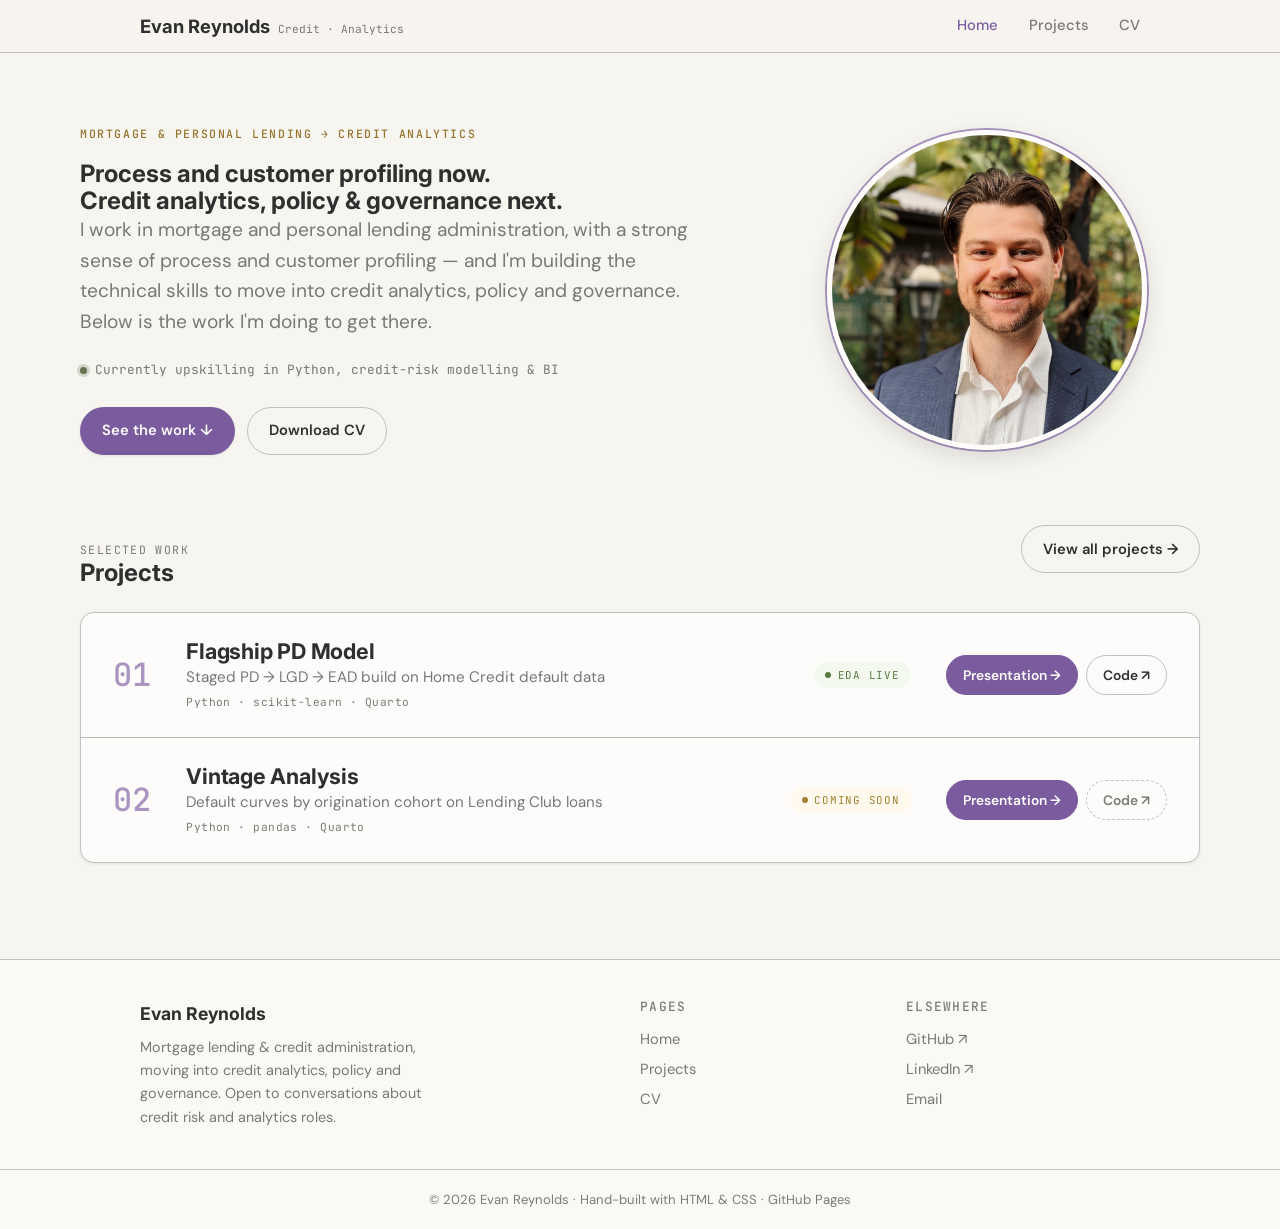
==== commit 2fbecd43: "Updating home page styling for simplicity Project rows added instead of big explanation" ====
--- a/index.html
+++ b/index.html
@@ -1,4 +1,4 @@
-﻿<!DOCTYPE html>
+<!DOCTYPE html>
 <html lang="en">
 
 <head>
@@ -67,40 +67,40 @@
         <a class="btn btn-ghost" href="projects.html">View all projects &rarr;</a>
       </div>
 
-      <article class="project-panel">
-        <div class="p-body">
-          <p class="p-flag">Staged modelling build · Python / Quarto</p>
-          <h3>Flagship PD Model — Home Credit default data</h3>
-          <p class="p-desc">
-            A staged build toward a full probability-of-default (PD) model on the Home
-            Credit default dataset, extending into loss-given-default (LGD) and
-            exposure-at-default (EAD). Each stage is published as its own executive-summary
-            deck, with clean, defensible groundwork and careful handling of data leakage.
-          </p>
-          <ul class="p-points">
-            <li>Default-rate driver scan (EDA) — profiled the data and surfaced the credit characteristics that drive default.</li>
-            <li>Guarded against data leakage — train/test contamination and target leakage from default-rate encoding.</li>
-            <li>Staged toward PD, then LGD and EAD — each phase reasoned through and published as its own deck.</li>
-          </ul>
-          <div class="stack">
-            <span>Python</span><span>pandas</span><span>seaborn</span><span>scikit-learn</span><span>Quarto</span>
+      <!-- Compact project rows. To add one: copy an <article class="proj-row">,
+           bump the number, and point the two links at the deck page and repo.
+           No deck/repo yet? Use <span class="row-link is-off"> instead of <a>. -->
+      <div class="proj-rows">
+
+        <article class="proj-row">
+          <span class="row-num">01</span>
+          <div class="row-main">
+            <h3><a href="projects/pd-model/index.html">Flagship PD Model</a></h3>
+            <p class="row-what">Staged PD &rarr; LGD &rarr; EAD build on Home Credit default data</p>
+            <p class="row-meta">Python · scikit-learn · Quarto</p>
           </div>
-          <div class="p-cta">
-            <a class="btn btn-primary" href="projects.html">View in Projects &rarr;</a>
-            <a class="btn btn-ghost" href="https://github.com/smallchuch/pd_model_project" target="_blank" rel="noopener">Source ↗</a>
+          <span class="row-status is-live">EDA live</span>
+          <div class="row-links">
+            <a class="row-link is-primary" href="projects/pd-model/index.html">Presentation &rarr;</a>
+            <a class="row-link" href="https://github.com/smallchuch/pd_model_project" target="_blank" rel="noopener">Code ↗</a>
           </div>
-        </div>
-        <aside class="p-rail">
-          <p class="rail-kick">At a glance</p>
-          <dl>
-            <div><dt>Dataset</dt><dd>Home Credit default risk</dd></div>
-            <div><dt>Focus</dt><dd>Default drivers &amp; leakage-safe features</dd></div>
-            <div><dt>Toolchain</dt><dd>Python · pandas · scikit-learn</dd></div>
-            <div><dt>Deliverable</dt><dd>Stage decks: EDA → PD → LGD → EAD</dd></div>
-            <div><dt>Status</dt><dd>EDA complete · PD in progress</dd></div>
-          </dl>
-        </aside>
-      </article>
+        </article>
+
+        <article class="proj-row">
+          <span class="row-num">02</span>
+          <div class="row-main">
+            <h3><a href="projects/vintage-analysis/index.html">Vintage Analysis</a></h3>
+            <p class="row-what">Default curves by origination cohort on Lending Club loans</p>
+            <p class="row-meta">Python · pandas · Quarto</p>
+          </div>
+          <span class="row-status is-soon">Coming soon</span>
+          <div class="row-links">
+            <a class="row-link is-primary" href="projects/vintage-analysis/index.html">Presentation &rarr;</a>
+            <span class="row-link is-off" title="Repo coming soon">Code ↗</span>
+          </div>
+        </article>
+
+      </div>
 
     </div>
   </section>
--- a/styles.css
+++ b/styles.css
@@ -379,3 +379,78 @@
 .embed-shell-msg .kick { font-family: var(--font-mono); font-size: .72rem; text-transform: uppercase; letter-spacing: .12em; color: var(--gold-400); margin-bottom: .6rem; }
 .embed-shell-msg h3 { color: var(--jac-400); font-size: 1.2rem; margin-bottom: .5rem; }
 .embed-shell-msg p { color: var(--text-secondary); font-size: .9rem; }
+
+/* ==========================================================================
+   Compact project rows (home page)
+   One row per project: number · what it is · status · links
+   ========================================================================== */
+.proj-rows {
+  background: var(--bg-surface); border: 1px solid var(--border-subtle);
+  border-radius: var(--radius); box-shadow: var(--shadow-sm); overflow: hidden;
+}
+.proj-row {
+  position: relative;
+  display: grid; grid-template-columns: auto 1fr auto auto;
+  align-items: center; gap: clamp(1rem, 3vw, 2.2rem);
+  padding: clamp(1.1rem, 2.6vw, 1.6rem) clamp(1.2rem, 3vw, 2rem);
+  transition: background .2s ease;
+}
+.proj-row + .proj-row { border-top: 1px solid var(--off-white-400); }
+.proj-row::before {                       /* accent bar that grows on hover */
+  content: ""; position: absolute; left: 0; top: 0; bottom: 0; width: 4px;
+  background: linear-gradient(var(--jac-300), var(--gold-300));
+  transform: scaleY(0); transform-origin: top; transition: transform .25s ease;
+}
+.proj-row:hover { background: var(--bg-subtle); }
+.proj-row:hover::before { transform: scaleY(1); }
+
+.row-num {
+  font-family: var(--font-mono); font-weight: 500;
+  font-size: clamp(1.4rem, 3vw, 2rem); line-height: 1;
+  color: var(--jac-200); transition: color .2s ease;
+}
+.proj-row:hover .row-num { color: var(--jac-300); }
+
+.row-main { min-width: 0; }
+.row-main h3 { font-size: clamp(1.1rem, 2.2vw, 1.35rem); letter-spacing: -.01em; margin-bottom: .2rem; }
+.row-main h3 a { color: var(--text-primary); text-decoration: none; }
+.row-main h3 a:hover { color: var(--jac-300); }
+.row-what { color: var(--text-secondary); font-size: .95rem; line-height: 1.4; }
+.row-meta {
+  font-family: var(--font-mono); font-size: .7rem; letter-spacing: .04em;
+  color: var(--text-tertiary); margin-top: .35rem;
+}
+
+.row-status {
+  display: inline-flex; align-items: center; gap: .4rem; white-space: nowrap;
+  font-family: var(--font-mono); font-size: .68rem; text-transform: uppercase; letter-spacing: .07em;
+  padding: .28rem .7rem; border-radius: 999px;
+}
+.row-status::before { content: ""; width: 6px; height: 6px; border-radius: 50%; background: currentColor; }
+.row-status.is-live { background: var(--status-safe-bg); color: var(--status-safe-text); }
+.row-status.is-soon { background: var(--status-watch-bg); color: var(--status-watch-text); }
+
+.row-links { display: flex; gap: .5rem; }
+.row-link {
+  display: inline-flex; align-items: center; white-space: nowrap;
+  font-weight: 600; font-size: .86rem; text-decoration: none;
+  padding: .5rem 1rem; border-radius: 999px;
+  color: var(--text-primary); border: 1px solid var(--border-subtle);
+  transition: background .2s ease, color .2s ease, border-color .2s ease, transform .15s ease;
+}
+.row-link:hover { border-color: var(--jac-300); color: var(--jac-300); transform: translateY(-1px); }
+.row-link.is-primary { background: var(--bg-primary); border-color: var(--bg-primary); color: var(--text-inverse); }
+.row-link.is-primary:hover { background: var(--bg-primary-hover); color: var(--text-inverse); }
+.row-link.is-off { color: var(--text-tertiary); border-style: dashed; cursor: not-allowed; }
+.row-link.is-off:hover { transform: none; border-color: var(--border-subtle); color: var(--text-tertiary); }
+
+@media (max-width: 860px) {
+  .proj-row { grid-template-columns: auto 1fr; row-gap: .8rem; }
+  .row-num { grid-row: span 2; align-self: start; padding-top: .15rem; }
+  .row-status { justify-self: start; }
+  .row-links { grid-column: 1 / -1; }
+}
+@media (max-width: 480px) {
+  .row-links { flex-wrap: wrap; }
+  .row-link { flex: 1; justify-content: center; }
+}
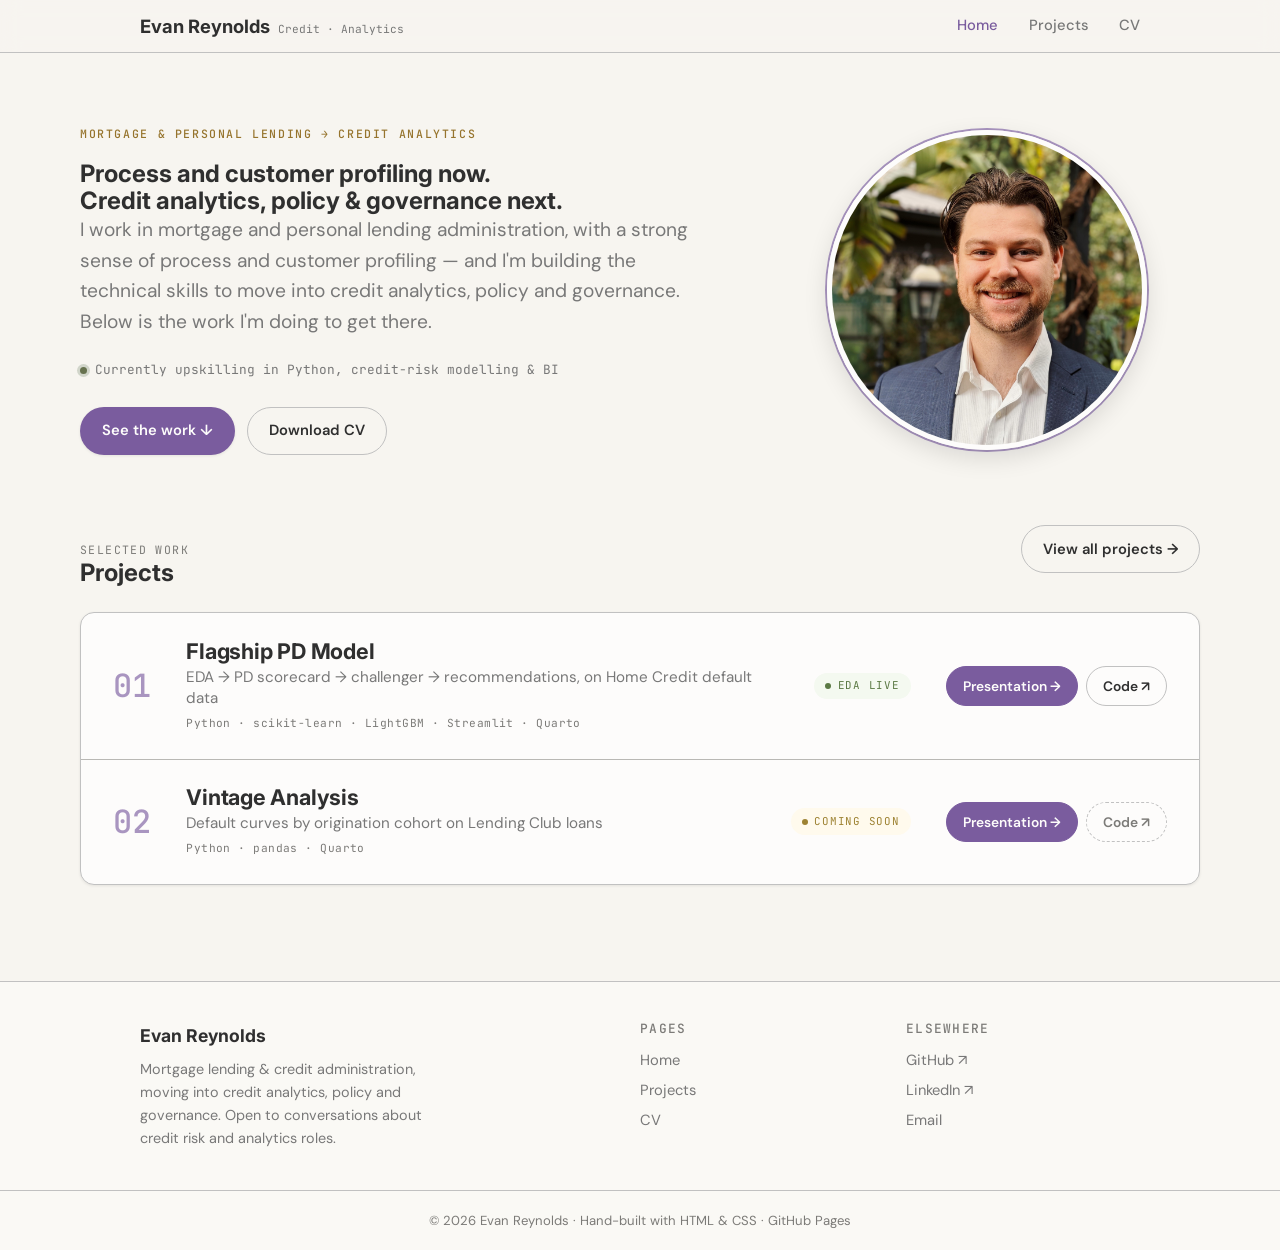
==== commit 3081b519: "update" ====
--- a/index.html
+++ b/index.html
@@ -76,8 +76,8 @@
           <span class="row-num">01</span>
           <div class="row-main">
             <h3><a href="projects/pd-model/index.html">Flagship PD Model</a></h3>
-            <p class="row-what">Staged PD &rarr; LGD &rarr; EAD build on Home Credit default data</p>
-            <p class="row-meta">Python · scikit-learn · Quarto</p>
+            <p class="row-what">EDA &rarr; PD scorecard &rarr; challenger &rarr; recommendations, on Home Credit default data</p>
+            <p class="row-meta">Python · scikit-learn · LightGBM · Streamlit · Quarto</p>
           </div>
           <span class="row-status is-live">EDA live</span>
           <div class="row-links">
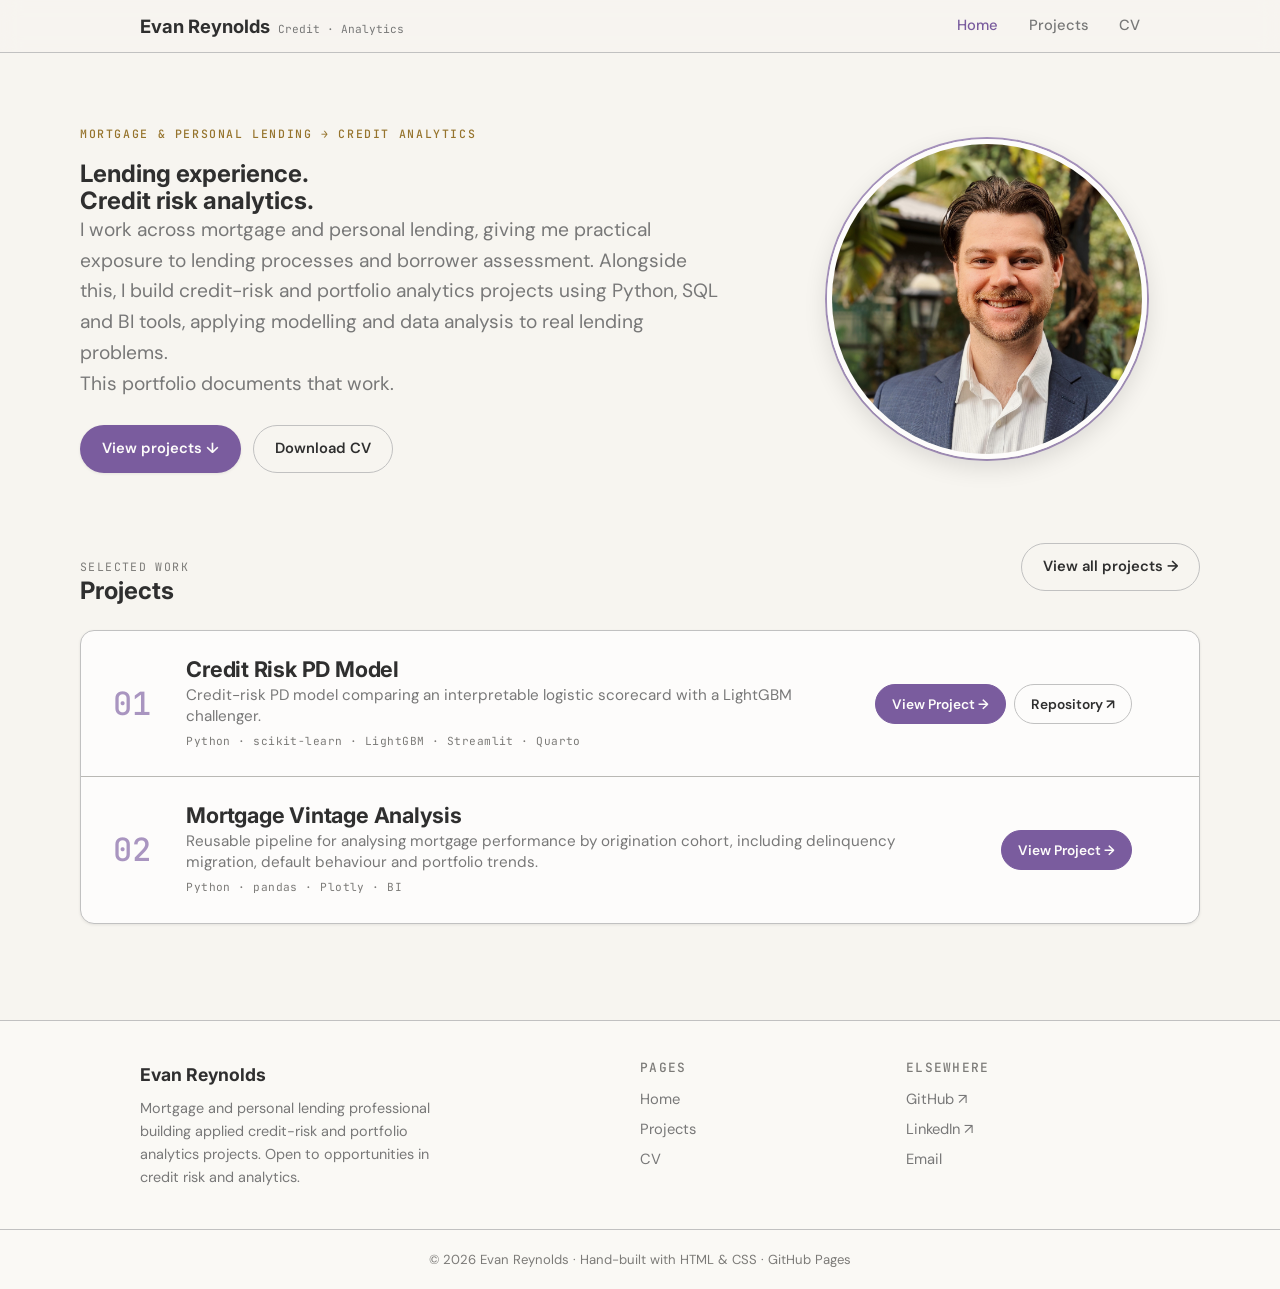
==== commit 37cded7a: "Fixed up website copy and PD model decks" ====
--- a/index.html
+++ b/index.html
@@ -5,9 +5,9 @@
   <meta charset="UTF-8" />
   <meta name="viewport" content="width=device-width, initial-scale=1.0" />
   <meta name="theme-color" content="#7A5C9E" />
-  <title>Evan Reynolds — Credit &amp; Analytics · Mortgages + Personal Lending</title>
+  <title>Evan Reynolds · Credit &amp; Analytics · Mortgages + Personal Lending</title>
   <meta name="description"
-    content="Evan Reynolds — mortgage lending administration, building the technical skills for credit analytics, policy and governance. Selected data work in Python, SQL and BI." />
+    content="Evan Reynolds: mortgage and personal lending experience, with applied credit-risk and portfolio analytics projects in Python, SQL and BI." />
   <link rel="preconnect" href="https://fonts.googleapis.com" />
   <link rel="preconnect" href="https://fonts.gstatic.com" crossorigin />
   <link
@@ -35,15 +35,16 @@
       <div class="hero-grid">
         <div class="hero-copy">
           <p class="eyebrow">Mortgage &amp; personal lending &rarr; credit analytics</p>
-          <h1>Process and customer profiling now.<br /><span class="accent">Credit analytics, policy &amp; governance</span> next.</h1>
+          <h1>Lending experience.<br /><span class="accent">Credit risk analytics.</span></h1>
           <p class="lead">
-            I work in mortgage and personal lending administration, with a strong sense of
-            process and customer profiling — and I'm building the technical skills to move
-            into credit analytics, policy and governance. Below is the work I'm doing to get there.
+            I work across mortgage and personal lending, giving me practical exposure to lending
+            processes and borrower assessment. Alongside this, I build credit-risk and portfolio
+            analytics projects using Python, SQL and BI tools, applying modelling and data analysis
+            to real lending problems.
           </p>
-          <span class="now">Currently upskilling in Python, credit-risk modelling &amp; BI</span>
+          <p class="lead">This portfolio documents that work.</p>
           <div class="cta">
-            <a class="btn btn-primary" href="#work">See the work &darr;</a>
+            <a class="btn btn-primary" href="#work">View projects &darr;</a>
             <a class="btn btn-ghost" href="cv.pdf">Download CV</a>
           </div>
         </div>
@@ -68,35 +69,32 @@
       </div>
 
       <!-- Compact project rows. To add one: copy an <article class="proj-row">,
-           bump the number, and point the two links at the deck page and repo.
-           No deck/repo yet? Use <span class="row-link is-off"> instead of <a>. -->
+           bump the number, and point the links at the project page and repo.
+           No repo yet? Remove the Repository link rather than leaving a placeholder. -->
       <div class="proj-rows">
 
         <article class="proj-row">
           <span class="row-num">01</span>
           <div class="row-main">
-            <h3><a href="projects/pd-model/index.html">Flagship PD Model</a></h3>
-            <p class="row-what">EDA &rarr; PD scorecard &rarr; challenger &rarr; recommendations, on Home Credit default data</p>
+            <h3><a href="projects/pd-model/index.html">Credit Risk PD Model</a></h3>
+            <p class="row-what">Credit-risk PD model comparing an interpretable logistic scorecard with a LightGBM challenger.</p>
             <p class="row-meta">Python · scikit-learn · LightGBM · Streamlit · Quarto</p>
           </div>
-          <span class="row-status is-live">EDA live</span>
           <div class="row-links">
-            <a class="row-link is-primary" href="projects/pd-model/index.html">Presentation &rarr;</a>
-            <a class="row-link" href="https://github.com/smallchuch/pd_model_project" target="_blank" rel="noopener">Code ↗</a>
+            <a class="row-link is-primary" href="projects/pd-model/index.html">View Project &rarr;</a>
+            <a class="row-link" href="https://github.com/smallchuch/pd_model_project" target="_blank" rel="noopener">Repository ↗</a>
           </div>
         </article>
 
         <article class="proj-row">
           <span class="row-num">02</span>
           <div class="row-main">
-            <h3><a href="projects/vintage-analysis/index.html">Vintage Analysis</a></h3>
-            <p class="row-what">Default curves by origination cohort on Lending Club loans</p>
-            <p class="row-meta">Python · pandas · Quarto</p>
+            <h3><a href="projects/vintage-analysis/index.html">Mortgage Vintage Analysis</a></h3>
+            <p class="row-what">Reusable pipeline for analysing mortgage performance by origination cohort, including delinquency migration, default behaviour and portfolio trends.</p>
+            <p class="row-meta">Python · pandas · Plotly · BI</p>
           </div>
-          <span class="row-status is-soon">Coming soon</span>
           <div class="row-links">
-            <a class="row-link is-primary" href="projects/vintage-analysis/index.html">Presentation &rarr;</a>
-            <span class="row-link is-off" title="Repo coming soon">Code ↗</span>
+            <a class="row-link is-primary" href="projects/vintage-analysis/index.html">View Project &rarr;</a>
           </div>
         </article>
 
@@ -110,7 +108,7 @@
     <div class="footer-inner">
       <div>
         <div class="foot-brand">Evan Reynolds</div>
-        <p class="foot-blurb">Mortgage lending &amp; credit administration, moving into credit analytics, policy and governance. Open to conversations about credit risk and analytics roles.</p>
+        <p class="foot-blurb">Mortgage and personal lending professional building applied credit-risk and portfolio analytics projects. Open to opportunities in credit risk and analytics.</p>
       </div>
       <div>
         <h4>Pages</h4>
